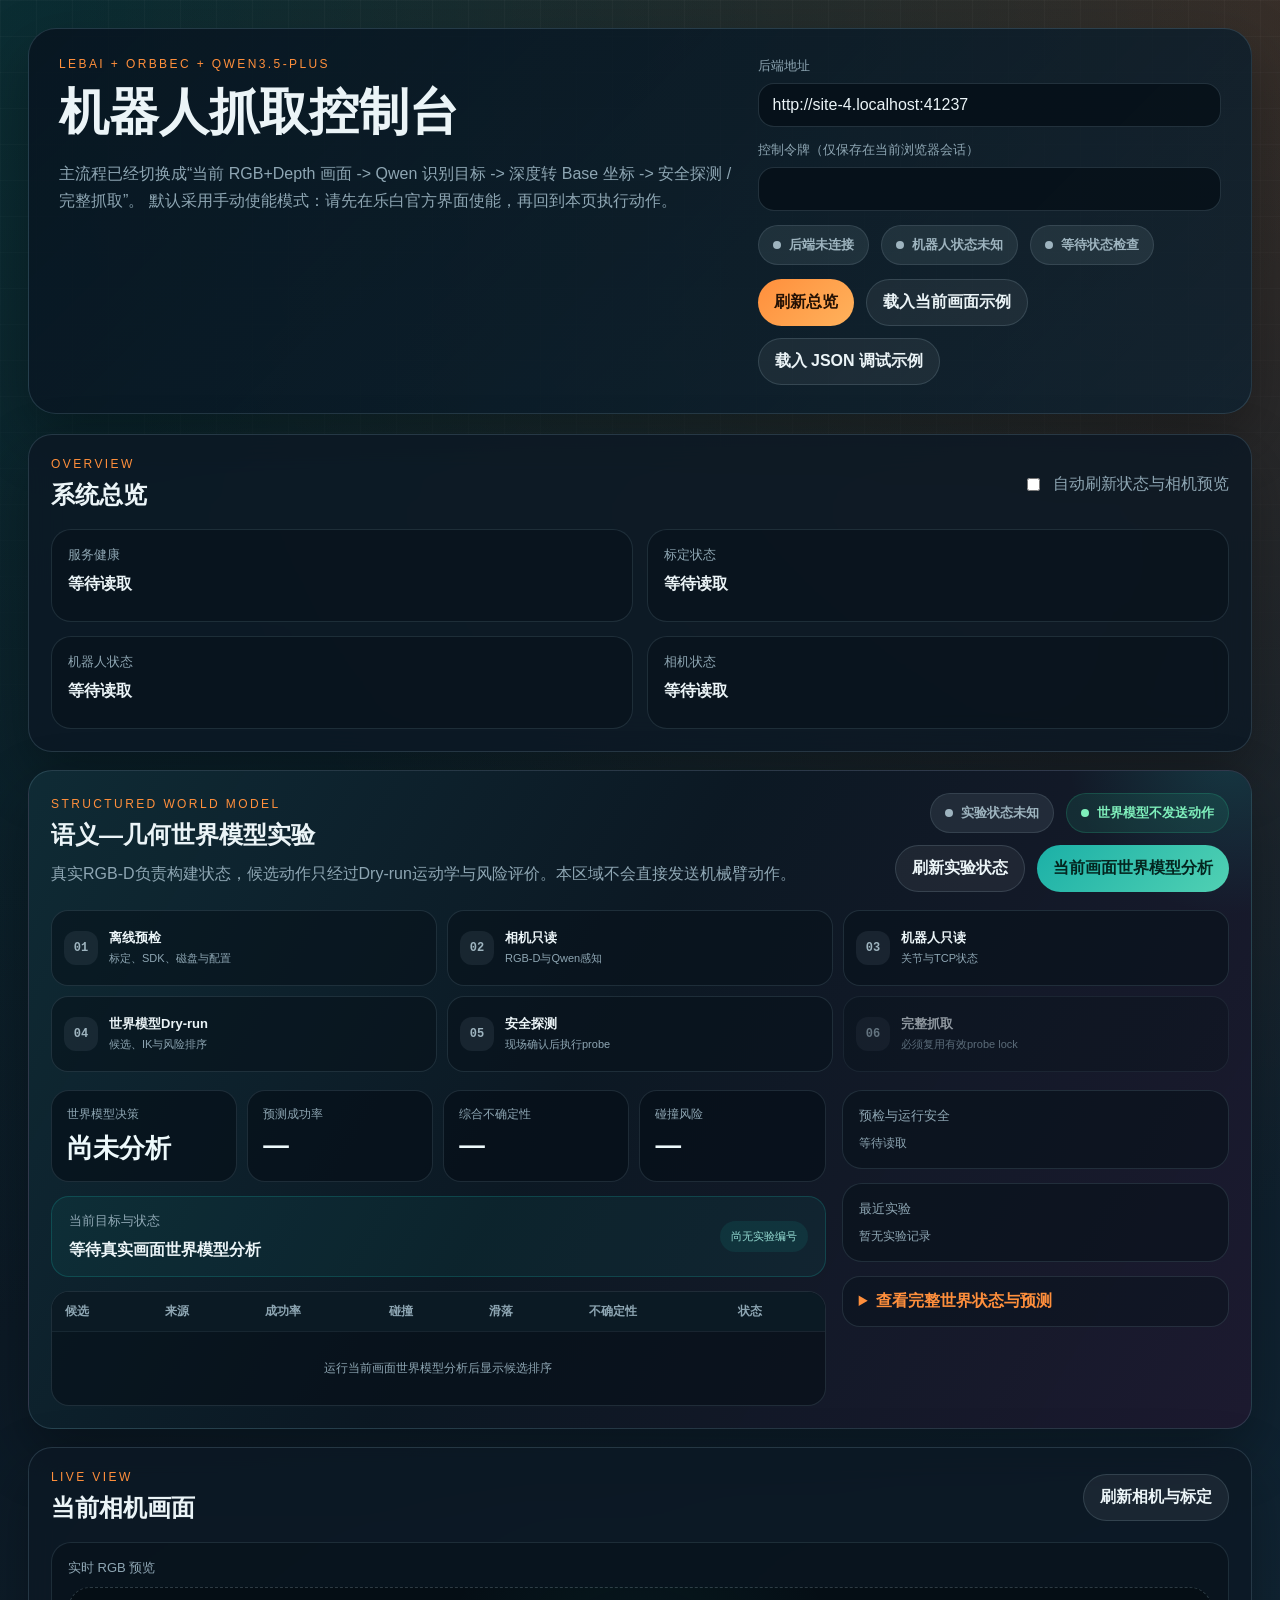
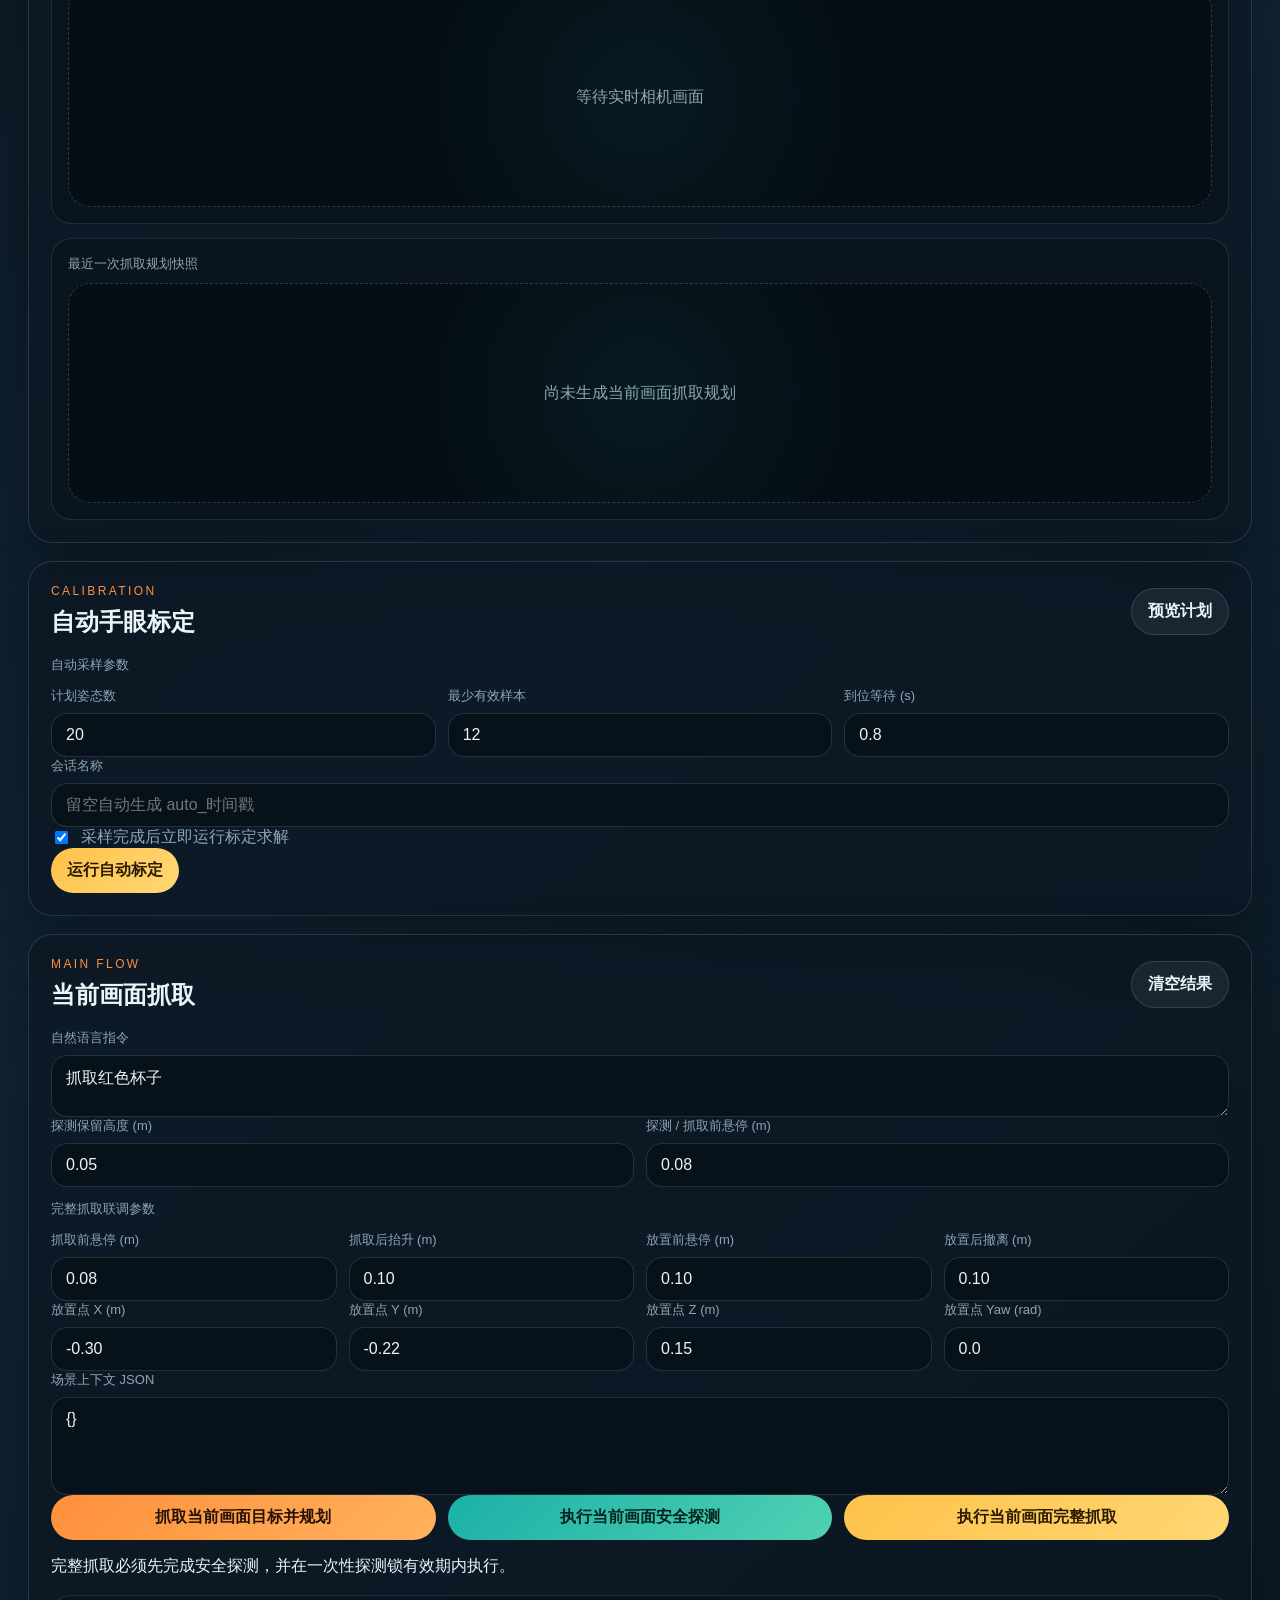
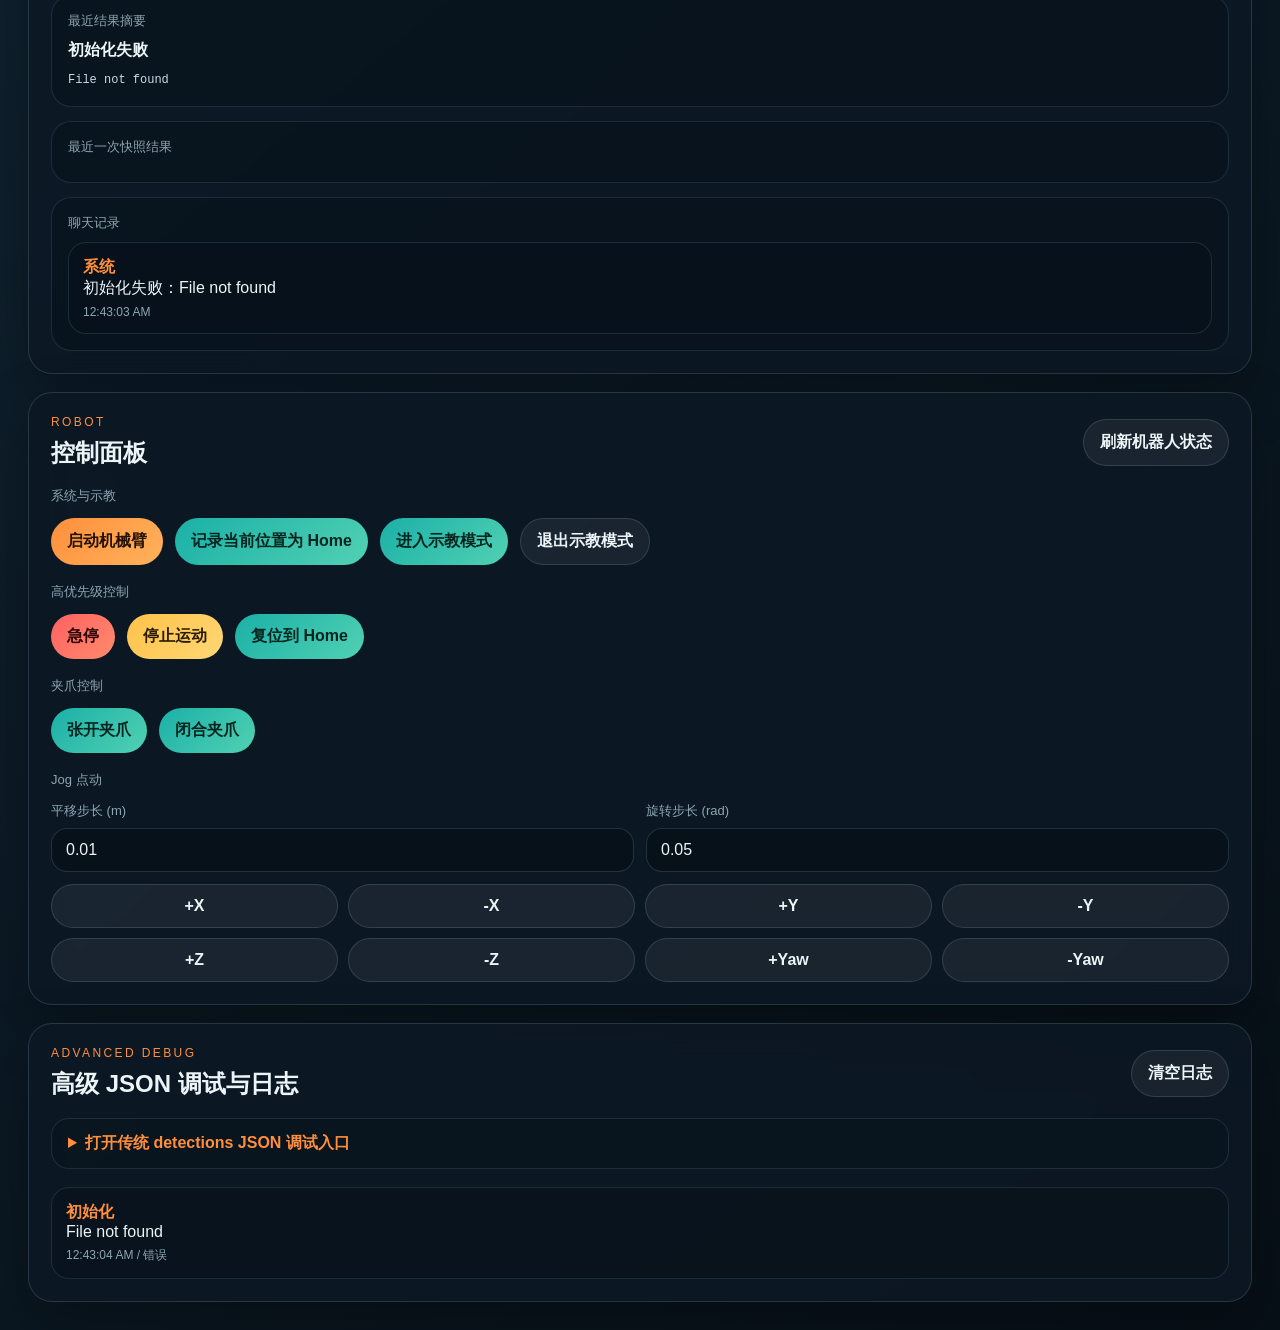
==== robot_system/web/static/index.html @ cd66083d "Publish sanitized robotic grasping system" ====
<!doctype html>
<html lang="zh-CN">
  <head>
    <meta charset="UTF-8" />
    <meta name="viewport" content="width=device-width, initial-scale=1.0" />
    <title>Lebai Robot Console</title>
    <link rel="stylesheet" href="./styles.css" />
  </head>
  <body>
    <div class="page-shell">
      <header class="hero">
        <div>
          <p class="eyebrow">Lebai + Orbbec + Qwen3.5-Plus</p>
          <h1>机器人抓取控制台</h1>
          <p class="hero-copy">
            主流程已经切换成“当前 RGB+Depth 画面 -> Qwen 识别目标 -> 深度转 Base 坐标 -> 安全探测 / 完整抓取”。
            默认采用手动使能模式：请先在乐白官方界面使能，再回到本页执行动作。
          </p>
        </div>
        <div class="hero-actions">
          <label class="field compact">
            <span>后端地址</span>
            <input id="apiBaseInput" type="text" />
          </label>
          <label class="field compact">
            <span>控制令牌（仅保存在当前浏览器会话）</span>
            <input id="controlTokenInput" type="password" autocomplete="off" />
          </label>
          <div class="pill-row">
            <span id="backendStatusPill" class="status-pill neutral">后端未连接</span>
            <span id="robotStatusPill" class="status-pill neutral">机器人状态未知</span>
            <span id="robotSafetyPill" class="status-pill neutral">等待状态检查</span>
          </div>
          <div class="hero-buttons">
            <button id="refreshOverviewButton" class="button button-primary">刷新总览</button>
            <button id="loadCameraExampleButton" class="button button-ghost">载入当前画面示例</button>
            <button id="loadExampleButton" class="button button-ghost">载入 JSON 调试示例</button>
          </div>
        </div>
      </header>

      <main class="dashboard-grid">
        <section class="panel panel-wide">
          <div class="panel-head">
            <div>
              <p class="panel-kicker">Overview</p>
              <h2>系统总览</h2>
            </div>
            <label class="checkbox-row">
              <input id="autoRefreshToggle" type="checkbox" />
              <span>自动刷新状态与相机预览</span>
            </label>
          </div>
          <div class="overview-grid">
            <article class="status-card">
              <p class="status-label">服务健康</p>
              <strong id="healthSummary">等待读取</strong>
              <pre id="healthDetail" class="mini-pre"></pre>
            </article>
            <article class="status-card">
              <p class="status-label">标定状态</p>
              <strong id="calibrationSummary">等待读取</strong>
              <pre id="calibrationDetail" class="mini-pre"></pre>
            </article>
            <article class="status-card">
              <p class="status-label">机器人状态</p>
              <strong id="robotSummary">等待读取</strong>
              <pre id="robotDetail" class="mini-pre"></pre>
            </article>
            <article class="status-card">
              <p class="status-label">相机状态</p>
              <strong id="cameraSummary">等待读取</strong>
              <pre id="cameraDetail" class="mini-pre"></pre>
            </article>
          </div>
        </section>

        <section class="panel panel-wide world-model-panel">
          <div class="panel-head world-model-head">
            <div>
              <p class="panel-kicker">Structured World Model</p>
              <h2>语义—几何世界模型实验</h2>
              <p class="section-copy">真实RGB-D负责构建状态，候选动作只经过Dry-run运动学与风险评价。本区域不会直接发送机械臂动作。</p>
            </div>
            <div class="world-model-actions">
              <div class="pill-row">
                <span id="worldModelStatusPill" class="status-pill neutral">实验状态未知</span>
                <span id="worldModelMotionPill" class="status-pill success">世界模型不发送动作</span>
              </div>
              <div class="hero-buttons">
                <button id="refreshWorldModelButton" class="button button-ghost">刷新实验状态</button>
                <button id="runWorldModelPlanButton" class="button button-secondary">当前画面世界模型分析</button>
              </div>
            </div>
          </div>

          <div class="gate-grid" aria-label="真机分级门禁">
            <article id="wmGateOffline" class="gate-card pending">
              <span class="gate-index">01</span>
              <div><strong>离线预检</strong><p>标定、SDK、磁盘与配置</p></div>
            </article>
            <article id="wmGateCamera" class="gate-card pending">
              <span class="gate-index">02</span>
              <div><strong>相机只读</strong><p>RGB-D与Qwen感知</p></div>
            </article>
            <article id="wmGateRobot" class="gate-card pending">
              <span class="gate-index">03</span>
              <div><strong>机器人只读</strong><p>关节与TCP状态</p></div>
            </article>
            <article id="wmGateDryRun" class="gate-card pending">
              <span class="gate-index">04</span>
              <div><strong>世界模型Dry-run</strong><p>候选、IK与风险排序</p></div>
            </article>
            <article id="wmGateProbe" class="gate-card pending">
              <span class="gate-index">05</span>
              <div><strong>安全探测</strong><p>现场确认后执行probe</p></div>
            </article>
            <article id="wmGatePick" class="gate-card locked">
              <span class="gate-index">06</span>
              <div><strong>完整抓取</strong><p>必须复用有效probe lock</p></div>
            </article>
          </div>

          <div class="world-model-layout">
            <div class="world-model-primary">
              <div class="metric-grid">
                <article class="metric-card">
                  <span>世界模型决策</span>
                  <strong id="wmDecisionMetric">尚未分析</strong>
                </article>
                <article class="metric-card">
                  <span>预测成功率</span>
                  <strong id="wmSuccessMetric">—</strong>
                </article>
                <article class="metric-card">
                  <span>综合不确定性</span>
                  <strong id="wmUncertaintyMetric">—</strong>
                </article>
                <article class="metric-card">
                  <span>碰撞风险</span>
                  <strong id="wmCollisionMetric">—</strong>
                </article>
              </div>

              <article class="world-object-card">
                <div>
                  <p class="status-label">当前目标与状态</p>
                  <strong id="wmTargetSummary">等待真实画面世界模型分析</strong>
                </div>
                <span id="wmTrialBadge" class="trial-badge">尚无实验编号</span>
              </article>

              <div class="candidate-table-wrap">
                <table class="candidate-table">
                  <thead>
                    <tr>
                      <th>候选</th>
                      <th>来源</th>
                      <th>成功率</th>
                      <th>碰撞</th>
                      <th>滑落</th>
                      <th>不确定性</th>
                      <th>状态</th>
                    </tr>
                  </thead>
                  <tbody id="wmCandidateTableBody">
                    <tr><td colspan="7" class="empty-cell">运行当前画面世界模型分析后显示候选排序</td></tr>
                  </tbody>
                </table>
              </div>
            </div>

            <aside class="world-model-side">
              <article class="result-card">
                <p class="status-label">预检与运行安全</p>
                <div id="wmPreflightChecks" class="check-list"><span class="muted-text">等待读取</span></div>
              </article>
              <article class="result-card">
                <p class="status-label">最近实验</p>
                <div id="wmRecentTrials" class="trial-list"><span class="muted-text">暂无实验记录</span></div>
              </article>
              <details class="debug-details world-model-details">
                <summary>查看完整世界状态与预测</summary>
                <pre id="wmDetail" class="result-pre"></pre>
              </details>
            </aside>
          </div>
        </section>

        <section class="panel panel-camera">
          <div class="panel-head">
            <div>
              <p class="panel-kicker">Live View</p>
              <h2>当前相机画面</h2>
            </div>
            <button id="refreshCalibrationButton" class="button button-ghost">刷新相机与标定</button>
          </div>
          <div class="camera-stack">
            <article class="camera-card">
              <p class="status-label">实时 RGB 预览</p>
              <div class="camera-frame">
                <img id="cameraImage" alt="实时相机预览" />
                <span id="cameraPlaceholderText">等待实时相机画面</span>
              </div>
            </article>
            <article class="camera-card">
              <p class="status-label">最近一次抓取规划快照</p>
              <div class="camera-frame">
                <img id="planImage" alt="最近一次抓取规划快照" />
                <span id="planPlaceholderText">尚未生成当前画面抓取规划</span>
              </div>
            </article>
          </div>
        </section>

        <section class="panel">
          <div class="panel-head">
            <div>
              <p class="panel-kicker">Calibration</p>
              <h2>自动手眼标定</h2>
            </div>
            <button id="autoCalibrationPlanButton" class="button button-ghost">预览计划</button>
          </div>

          <div class="control-group">
            <p class="control-title">自动采样参数</p>
            <div class="field-row">
              <label class="field compact">
                <span>计划姿态数</span>
                <input id="autoCalibSampleCountInput" type="number" step="1" value="20" />
              </label>
              <label class="field compact">
                <span>最少有效样本</span>
                <input id="autoCalibMinSuccessInput" type="number" step="1" value="12" />
              </label>
              <label class="field compact">
                <span>到位等待 (s)</span>
                <input id="autoCalibSettleInput" type="number" step="0.1" value="0.8" />
              </label>
            </div>
            <label class="field">
              <span>会话名称</span>
              <input id="autoCalibSessionInput" type="text" placeholder="留空自动生成 auto_时间戳" />
            </label>
            <label class="checkbox-row">
              <input id="autoCalibRunCalibrationToggle" type="checkbox" checked />
              <span>采样完成后立即运行标定求解</span>
            </label>
          </div>

          <div class="button-grid">
            <button id="autoCalibrationRunButton" class="button button-warning" data-requires-motion="true">运行自动标定</button>
          </div>
        </section>

        <section class="panel panel-main">
          <div class="panel-head">
            <div>
              <p class="panel-kicker">Main Flow</p>
              <h2>当前画面抓取</h2>
            </div>
            <button id="clearResultButton" class="button button-ghost">清空结果</button>
          </div>

          <label class="field">
            <span>自然语言指令</span>
            <textarea id="commandInput" rows="2">抓取红色杯子</textarea>
          </label>

          <div class="field-row">
            <label class="field compact">
              <span>探测保留高度 (m)</span>
              <input id="probeClearanceInput" type="number" step="0.005" value="0.05" />
            </label>
            <label class="field compact">
              <span>探测 / 抓取前悬停 (m)</span>
              <input id="probeHoverOffsetInput" type="number" step="0.005" value="0.08" />
            </label>
          </div>

          <div class="control-group">
            <p class="control-title">完整抓取联调参数</p>
            <div class="field-row">
              <label class="field compact">
                <span>抓取前悬停 (m)</span>
                <input id="pickPreOffsetInput" type="number" step="0.005" value="0.08" />
              </label>
              <label class="field compact">
                <span>抓取后抬升 (m)</span>
                <input id="pickPostOffsetInput" type="number" step="0.005" value="0.10" />
              </label>
              <label class="field compact">
                <span>放置前悬停 (m)</span>
                <input id="placePreOffsetInput" type="number" step="0.005" value="0.10" />
              </label>
              <label class="field compact">
                <span>放置后撤离 (m)</span>
                <input id="placePostOffsetInput" type="number" step="0.005" value="0.10" />
              </label>
            </div>
            <div class="field-row">
              <label class="field compact">
                <span>放置点 X (m)</span>
                <input id="dropXInput" type="number" step="0.001" value="-0.30" />
              </label>
              <label class="field compact">
                <span>放置点 Y (m)</span>
                <input id="dropYInput" type="number" step="0.001" value="-0.22" />
              </label>
              <label class="field compact">
                <span>放置点 Z (m)</span>
                <input id="dropZInput" type="number" step="0.001" value="0.15" />
              </label>
              <label class="field compact">
                <span>放置点 Yaw (rad)</span>
                <input id="dropYawInput" type="number" step="0.01" value="0.0" />
              </label>
            </div>
          </div>

          <label class="field">
            <span>场景上下文 JSON</span>
            <textarea id="sceneContextInput" rows="4">{}</textarea>
          </label>

          <div class="button-grid triple">
            <button id="planFromCameraButton" class="button button-primary">抓取当前画面目标并规划</button>
            <button id="probeFromCameraButton" class="button button-secondary">执行当前画面安全探测</button>
            <button id="pickFromCameraButton" class="button button-warning">执行当前画面完整抓取</button>
          </div>
          <p class="hint">完整抓取必须先完成安全探测，并在一次性探测锁有效期内执行。</p>

          <div class="result-stack">
            <article class="result-card">
              <p class="status-label">最近结果摘要</p>
              <strong id="resultSummary">尚未执行动作</strong>
              <pre id="resultDetail" class="result-pre"></pre>
            </article>
            <article class="result-card">
              <p class="status-label">最近一次快照结果</p>
              <pre id="snapshotDetail" class="result-pre"></pre>
            </article>
            <article class="result-card">
              <p class="status-label">聊天记录</p>
              <div id="chatFeed" class="chat-feed"></div>
            </article>
          </div>
        </section>

        <section class="panel">
          <div class="panel-head">
            <div>
              <p class="panel-kicker">Robot</p>
              <h2>控制面板</h2>
            </div>
            <button id="refreshRobotButton" class="button button-ghost">刷新机器人状态</button>
          </div>

          <div class="control-group">
            <p class="control-title">系统与示教</p>
            <div class="button-grid">
              <button id="startRobotButton" class="button button-primary">启动机械臂</button>
              <button id="recordHomeButton" class="button button-secondary">记录当前位置为 Home</button>
              <button id="enterTeachModeButton" class="button button-secondary" data-requires-motion="true">进入示教模式</button>
              <button id="exitTeachModeButton" class="button button-ghost">退出示教模式</button>
            </div>
          </div>

          <div class="control-group">
            <p class="control-title">高优先级控制</p>
            <div class="button-grid">
              <button id="emergencyStopButton" class="button button-danger">急停</button>
              <button id="stopMotionButton" class="button button-warning">停止运动</button>
              <button id="resetRobotButton" class="button button-secondary" data-requires-motion="true">复位到 Home</button>
            </div>
          </div>

          <div class="control-group">
            <p class="control-title">夹爪控制</p>
            <div class="button-grid">
              <button id="openGripperButton" class="button button-secondary" data-requires-motion="true">张开夹爪</button>
              <button id="closeGripperButton" class="button button-secondary" data-requires-motion="true">闭合夹爪</button>
            </div>
          </div>

          <div class="control-group">
            <p class="control-title">Jog 点动</p>
            <div class="field-row">
              <label class="field compact">
                <span>平移步长 (m)</span>
                <input id="linearStepInput" type="number" step="0.001" value="0.01" />
              </label>
              <label class="field compact">
                <span>旋转步长 (rad)</span>
                <input id="rotateStepInput" type="number" step="0.01" value="0.05" />
              </label>
            </div>
            <div class="jog-grid">
              <button class="button button-ghost" data-jog="x+" data-kind="linear" data-requires-motion="true">+X</button>
              <button class="button button-ghost" data-jog="x-" data-kind="linear" data-requires-motion="true">-X</button>
              <button class="button button-ghost" data-jog="y+" data-kind="linear" data-requires-motion="true">+Y</button>
              <button class="button button-ghost" data-jog="y-" data-kind="linear" data-requires-motion="true">-Y</button>
              <button class="button button-ghost" data-jog="z+" data-kind="linear" data-requires-motion="true">+Z</button>
              <button class="button button-ghost" data-jog="z-" data-kind="linear" data-requires-motion="true">-Z</button>
              <button class="button button-ghost" data-jog="rz+" data-kind="rotate" data-requires-motion="true">+Yaw</button>
              <button class="button button-ghost" data-jog="rz-" data-kind="rotate" data-requires-motion="true">-Yaw</button>
            </div>
          </div>
        </section>

        <section class="panel panel-log">
          <div class="panel-head">
            <div>
              <p class="panel-kicker">Advanced Debug</p>
              <h2>高级 JSON 调试与日志</h2>
            </div>
            <button id="clearLogButton" class="button button-ghost">清空日志</button>
          </div>

          <details class="debug-details">
            <summary>打开传统 detections JSON 调试入口</summary>
            <div class="debug-stack">
              <label class="field">
                <span>检测结果 JSON</span>
                <textarea id="detectionsInput" rows="10"></textarea>
              </label>
              <div class="button-grid triple">
                <button id="planPickButton" class="button button-ghost">用 JSON 生成决策</button>
                <button id="probeButton" class="button button-ghost">用 JSON 执行探测</button>
                <button id="pickButton" class="button button-ghost">用 JSON 执行抓取</button>
              </div>
            </div>
          </details>

          <div id="eventLog" class="log-feed"></div>
        </section>
      </main>
    </div>

    <script src="./app.js?v=20260715" type="module"></script>
  </body>
</html>
---- robot_system/web/static/styles.css ----
:root {
  --bg: #0b1720;
  --bg-soft: rgba(10, 20, 30, 0.72);
  --panel: rgba(12, 25, 36, 0.84);
  --panel-border: rgba(138, 180, 201, 0.2);
  --ink: #ebf4f7;
  --muted: #8ea6b3;
  --accent: #ff8f3c;
  --accent-2: #18b1a7;
  --danger: #ff5d5d;
  --warning: #ffc24a;
  --success: #28c792;
  --shadow: 0 24px 60px rgba(0, 0, 0, 0.32);
}

* {
  box-sizing: border-box;
}

body {
  margin: 0;
  min-height: 100vh;
  color: var(--ink);
  font-family: "Bahnschrift", "Noto Sans SC", "Microsoft YaHei UI", sans-serif;
  background:
    radial-gradient(circle at top left, rgba(24, 177, 167, 0.18), transparent 28%),
    radial-gradient(circle at top right, rgba(255, 143, 60, 0.18), transparent 26%),
    linear-gradient(140deg, #081019 0%, #102433 48%, #071017 100%);
}

body::before {
  content: "";
  position: fixed;
  inset: 0;
  pointer-events: none;
  background-image:
    linear-gradient(rgba(255, 255, 255, 0.03) 1px, transparent 1px),
    linear-gradient(90deg, rgba(255, 255, 255, 0.03) 1px, transparent 1px);
  background-size: 36px 36px;
  mask-image: linear-gradient(to bottom, rgba(0, 0, 0, 0.85), transparent);
}

.page-shell {
  position: relative;
  padding: 28px;
}

.hero {
  display: flex;
  justify-content: space-between;
  gap: 20px;
  padding: 28px 30px;
  border: 1px solid var(--panel-border);
  border-radius: 28px;
  background: linear-gradient(135deg, rgba(8, 22, 33, 0.95), rgba(13, 33, 48, 0.76));
  box-shadow: var(--shadow);
}

.eyebrow,
.panel-kicker {
  margin: 0 0 8px;
  letter-spacing: 0.2em;
  text-transform: uppercase;
  color: var(--accent);
  font-size: 12px;
}

.hero h1,
.panel h2 {
  margin: 0;
  font-weight: 700;
}

.hero h1 {
  font-size: clamp(32px, 4vw, 50px);
}

.hero-copy {
  max-width: 680px;
  margin: 14px 0 0;
  color: var(--muted);
  line-height: 1.7;
}

.hero-actions {
  display: flex;
  min-width: 320px;
  flex-direction: column;
  gap: 14px;
}

.pill-row,
.hero-buttons,
.field-row,
.button-grid {
  display: flex;
  gap: 12px;
  flex-wrap: wrap;
}

.dashboard-grid {
  display: grid;
  grid-template-columns: repeat(12, minmax(0, 1fr));
  gap: 18px;
  margin-top: 20px;
}

.panel {
  grid-column: span 4;
  padding: 22px;
  border: 1px solid var(--panel-border);
  border-radius: 24px;
  background: var(--panel);
  box-shadow: var(--shadow);
  backdrop-filter: blur(18px);
}

.panel-wide {
  grid-column: span 12;
}

.panel-tall {
  grid-column: span 5;
}

.panel-main {
  grid-column: span 5;
}

.panel-camera {
  grid-column: span 4;
}

.panel-log {
  grid-column: span 3;
}

.panel-head {
  display: flex;
  justify-content: space-between;
  gap: 16px;
  align-items: center;
  margin-bottom: 18px;
}

.overview-grid {
  display: grid;
  grid-template-columns: repeat(4, minmax(0, 1fr));
  gap: 14px;
}

.status-card,
.result-card {
  padding: 16px;
  border-radius: 20px;
  background: rgba(7, 18, 27, 0.58);
  border: 1px solid rgba(160, 198, 218, 0.14);
}

.status-label {
  margin: 0 0 10px;
  color: var(--muted);
  font-size: 13px;
}

.mini-pre,
.result-pre,
.log-json {
  margin: 10px 0 0;
  max-height: 220px;
  overflow: auto;
  white-space: pre-wrap;
  word-break: break-word;
  color: #c9dbe4;
  font-family: "Cascadia Code", "JetBrains Mono", monospace;
  font-size: 12px;
  line-height: 1.6;
}

.field {
  display: flex;
  flex-direction: column;
  gap: 8px;
  flex: 1;
}

.field.compact {
  min-width: 140px;
}

.field span,
.control-title {
  color: var(--muted);
  font-size: 13px;
}

input,
textarea,
select {
  width: 100%;
  border: 1px solid rgba(163, 197, 214, 0.18);
  border-radius: 16px;
  background: rgba(7, 17, 26, 0.9);
  color: var(--ink);
  padding: 12px 14px;
  font: inherit;
}

textarea {
  resize: vertical;
}

.button {
  border: 0;
  border-radius: 999px;
  padding: 12px 16px;
  cursor: pointer;
  font: inherit;
  font-weight: 700;
  transition: transform 140ms ease, box-shadow 140ms ease, opacity 140ms ease;
}

.button:hover {
  transform: translateY(-1px);
}

.button:disabled {
  opacity: 0.55;
  cursor: not-allowed;
}

.button-primary {
  background: linear-gradient(135deg, #ff8f3c, #ffb25c);
  color: #251205;
}

.button-secondary {
  background: linear-gradient(135deg, #1bb0a7, #51d1b3);
  color: #04251f;
}

.button-warning {
  background: linear-gradient(135deg, #ffc24a, #ffd774);
  color: #2a1c00;
}

.button-danger {
  background: linear-gradient(135deg, #ff6161, #ff8b6d);
  color: #2b0303;
}

.button-ghost {
  background: rgba(255, 255, 255, 0.06);
  color: var(--ink);
  border: 1px solid rgba(182, 210, 224, 0.16);
}

.checkbox-row {
  display: inline-flex;
  align-items: center;
  gap: 10px;
  color: var(--muted);
}

.checkbox-row input {
  width: auto;
}

.control-group + .control-group {
  margin-top: 18px;
}

.jog-grid {
  display: grid;
  grid-template-columns: repeat(4, minmax(0, 1fr));
  gap: 10px;
  margin-top: 12px;
}

.triple .button {
  flex: 1;
}

.result-stack {
  display: flex;
  flex-direction: column;
  gap: 14px;
  margin-top: 18px;
}

.chat-feed,
.log-feed {
  display: flex;
  flex-direction: column;
  gap: 12px;
  max-height: 520px;
  overflow: auto;
}

.chat-item,
.log-item {
  padding: 14px;
  border-radius: 18px;
  background: rgba(7, 18, 27, 0.58);
  border: 1px solid rgba(160, 198, 218, 0.14);
}

.chat-role,
.log-title {
  font-weight: 700;
  color: var(--accent);
}

.log-meta {
  margin-top: 6px;
  color: var(--muted);
  font-size: 12px;
}

.camera-placeholder {
  display: flex;
  flex-direction: column;
  gap: 14px;
}

.camera-stack {
  display: flex;
  flex-direction: column;
  gap: 14px;
}

.camera-card {
  padding: 16px;
  border-radius: 20px;
  background: rgba(7, 18, 27, 0.58);
  border: 1px solid rgba(160, 198, 218, 0.14);
}

.camera-frame {
  min-height: 220px;
  display: grid;
  place-items: center;
  position: relative;
  overflow: hidden;
  border-radius: 22px;
  border: 1px dashed rgba(183, 215, 230, 0.22);
  background:
    radial-gradient(circle at center, rgba(27, 176, 167, 0.08), transparent 36%),
    rgba(6, 15, 22, 0.9);
  color: var(--muted);
}

.camera-frame img {
  width: 100%;
  height: 100%;
  max-height: 360px;
  object-fit: cover;
  display: none;
}

.camera-frame.has-image img {
  display: block;
}

.camera-frame.has-image span {
  display: none;
}

.camera-note {
  margin: 0;
  color: var(--muted);
  line-height: 1.7;
}

.debug-details {
  margin-bottom: 18px;
  border-radius: 18px;
  border: 1px solid rgba(160, 198, 218, 0.14);
  background: rgba(7, 18, 27, 0.45);
  padding: 14px 16px;
}

.debug-details summary {
  cursor: pointer;
  font-weight: 700;
  color: var(--accent);
}

.debug-stack {
  margin-top: 14px;
  display: flex;
  flex-direction: column;
  gap: 14px;
}

.status-pill {
  display: inline-flex;
  align-items: center;
  gap: 8px;
  border-radius: 999px;
  padding: 10px 14px;
  font-size: 13px;
  font-weight: 700;
  border: 1px solid transparent;
}

.status-pill::before {
  content: "";
  width: 8px;
  height: 8px;
  border-radius: 50%;
  background: currentColor;
}

.status-pill.success {
  color: #7ff0bc;
  background: rgba(40, 199, 146, 0.12);
  border-color: rgba(40, 199, 146, 0.2);
}

.status-pill.warning {
  color: #ffcf66;
  background: rgba(255, 194, 74, 0.12);
  border-color: rgba(255, 194, 74, 0.2);
}

.status-pill.error {
  color: #ff8a8a;
  background: rgba(255, 93, 93, 0.12);
  border-color: rgba(255, 93, 93, 0.2);
}

.status-pill.neutral {
  color: #9eb4bf;
  background: rgba(158, 180, 191, 0.12);
  border-color: rgba(158, 180, 191, 0.16);
}

.world-model-panel {
  position: relative;
  overflow: hidden;
  background:
    linear-gradient(120deg, rgba(15, 44, 55, 0.92), rgba(12, 25, 36, 0.9) 45%, rgba(31, 27, 48, 0.88)),
    var(--panel);
}

.world-model-panel::after {
  content: "";
  position: absolute;
  width: 340px;
  height: 340px;
  right: -150px;
  top: -190px;
  border-radius: 50%;
  background: radial-gradient(circle, rgba(24, 177, 167, 0.2), transparent 68%);
  pointer-events: none;
}

.world-model-head,
.world-model-layout,
.gate-grid {
  position: relative;
  z-index: 1;
}

.section-copy {
  max-width: 760px;
  margin: 10px 0 0;
  color: var(--muted);
  line-height: 1.65;
}

.world-model-actions {
  display: flex;
  flex-direction: column;
  align-items: flex-end;
  gap: 12px;
}

.gate-grid {
  display: grid;
  grid-template-columns: repeat(6, minmax(0, 1fr));
  gap: 10px;
  margin-bottom: 18px;
}

.gate-card {
  display: flex;
  align-items: center;
  gap: 11px;
  min-height: 76px;
  padding: 12px;
  border-radius: 17px;
  border: 1px solid rgba(160, 198, 218, 0.14);
  background: rgba(7, 18, 27, 0.58);
  transition: border-color 160ms ease, background 160ms ease, transform 160ms ease;
}

.gate-card strong {
  display: block;
  font-size: 13px;
}

.gate-card p {
  margin: 4px 0 0;
  color: var(--muted);
  font-size: 11px;
  line-height: 1.4;
}

.gate-index {
  display: grid;
  place-items: center;
  flex: 0 0 34px;
  width: 34px;
  height: 34px;
  border-radius: 12px;
  color: #9eb4bf;
  background: rgba(158, 180, 191, 0.1);
  font-family: "Cascadia Code", monospace;
  font-size: 12px;
  font-weight: 700;
}

.gate-card.pass {
  border-color: rgba(40, 199, 146, 0.36);
  background: rgba(40, 199, 146, 0.09);
}

.gate-card.pass .gate-index {
  color: #7ff0bc;
  background: rgba(40, 199, 146, 0.16);
}

.gate-card.warn {
  border-color: rgba(255, 194, 74, 0.34);
  background: rgba(255, 194, 74, 0.08);
}

.gate-card.warn .gate-index {
  color: #ffcf66;
  background: rgba(255, 194, 74, 0.14);
}

.gate-card.fail {
  border-color: rgba(255, 93, 93, 0.36);
  background: rgba(255, 93, 93, 0.08);
}

.gate-card.fail .gate-index {
  color: #ff8a8a;
  background: rgba(255, 93, 93, 0.14);
}

.gate-card.locked {
  opacity: 0.58;
}

.world-model-layout {
  display: grid;
  grid-template-columns: minmax(0, 2fr) minmax(280px, 1fr);
  gap: 16px;
}

.world-model-primary,
.world-model-side {
  display: flex;
  flex-direction: column;
  gap: 14px;
  min-width: 0;
}

.metric-grid {
  display: grid;
  grid-template-columns: repeat(4, minmax(0, 1fr));
  gap: 10px;
}

.metric-card {
  padding: 15px;
  border-radius: 18px;
  border: 1px solid rgba(160, 198, 218, 0.14);
  background: rgba(6, 15, 24, 0.66);
}

.metric-card span {
  display: block;
  color: var(--muted);
  font-size: 12px;
  margin-bottom: 8px;
}

.metric-card strong {
  font-size: clamp(18px, 2vw, 26px);
  color: #edf9fb;
}

.world-object-card {
  display: flex;
  align-items: center;
  justify-content: space-between;
  gap: 16px;
  padding: 15px 17px;
  border-radius: 18px;
  border: 1px solid rgba(24, 177, 167, 0.24);
  background: rgba(24, 177, 167, 0.07);
}

.trial-badge {
  flex: 0 0 auto;
  max-width: 320px;
  overflow: hidden;
  text-overflow: ellipsis;
  white-space: nowrap;
  padding: 8px 11px;
  border-radius: 999px;
  color: #96ddd4;
  background: rgba(24, 177, 167, 0.11);
  font-family: "Cascadia Code", monospace;
  font-size: 11px;
}

.candidate-table-wrap {
  width: 100%;
  max-width: 100%;
  overflow: auto;
  border-radius: 18px;
  border: 1px solid rgba(160, 198, 218, 0.14);
  background: rgba(6, 15, 24, 0.58);
}

.candidate-table {
  width: 100%;
  min-width: 760px;
  border-collapse: collapse;
  font-size: 12px;
}

.candidate-table th,
.candidate-table td {
  padding: 11px 13px;
  text-align: left;
  border-bottom: 1px solid rgba(160, 198, 218, 0.1);
}

.candidate-table th {
  position: sticky;
  top: 0;
  z-index: 1;
  color: var(--muted);
  background: #0b1a24;
  font-weight: 600;
}

.candidate-table tr:last-child td {
  border-bottom: 0;
}

.candidate-table tr.selected td {
  color: #dffdf7;
  background: rgba(40, 199, 146, 0.09);
}

.candidate-name {
  font-family: "Cascadia Code", monospace;
  color: #d0e5ed;
}

.candidate-status {
  display: inline-flex;
  padding: 5px 8px;
  border-radius: 999px;
  color: #9eb4bf;
  background: rgba(158, 180, 191, 0.11);
}

.candidate-status.selected {
  color: #7ff0bc;
  background: rgba(40, 199, 146, 0.14);
}

.empty-cell {
  padding: 28px !important;
  text-align: center !important;
  color: var(--muted);
}

.check-list,
.trial-list {
  display: flex;
  flex-direction: column;
  gap: 8px;
}

.check-item,
.trial-item {
  display: flex;
  align-items: flex-start;
  justify-content: space-between;
  gap: 10px;
  padding: 9px 10px;
  border-radius: 12px;
  background: rgba(255, 255, 255, 0.035);
  font-size: 12px;
}

.check-item span:last-child,
.trial-item span:last-child {
  color: var(--muted);
  text-align: right;
}

.check-item.pass strong {
  color: #7ff0bc;
}

.check-item.warn strong {
  color: #ffcf66;
}

.check-item.fail strong {
  color: #ff8a8a;
}

.muted-text {
  color: var(--muted);
  font-size: 12px;
}

.world-model-details {
  margin: 0;
}

@media (max-width: 1280px) {
  .panel,
  .panel-tall,
  .panel-main,
  .panel-camera,
  .panel-log {
    grid-column: span 12;
  }

  .overview-grid {
    grid-template-columns: repeat(2, minmax(0, 1fr));
  }

  .gate-grid {
    grid-template-columns: repeat(3, minmax(0, 1fr));
  }
}

@media (max-width: 860px) {
  .page-shell {
    padding: 16px;
  }

  .hero {
    flex-direction: column;
    padding: 22px;
  }

  .overview-grid,
  .jog-grid,
  .world-model-layout,
  .metric-grid,
  .gate-grid {
    grid-template-columns: 1fr;
  }

  .world-model-head,
  .world-object-card {
    align-items: flex-start;
    flex-direction: column;
  }

  .world-model-actions {
    align-items: flex-start;
  }
}
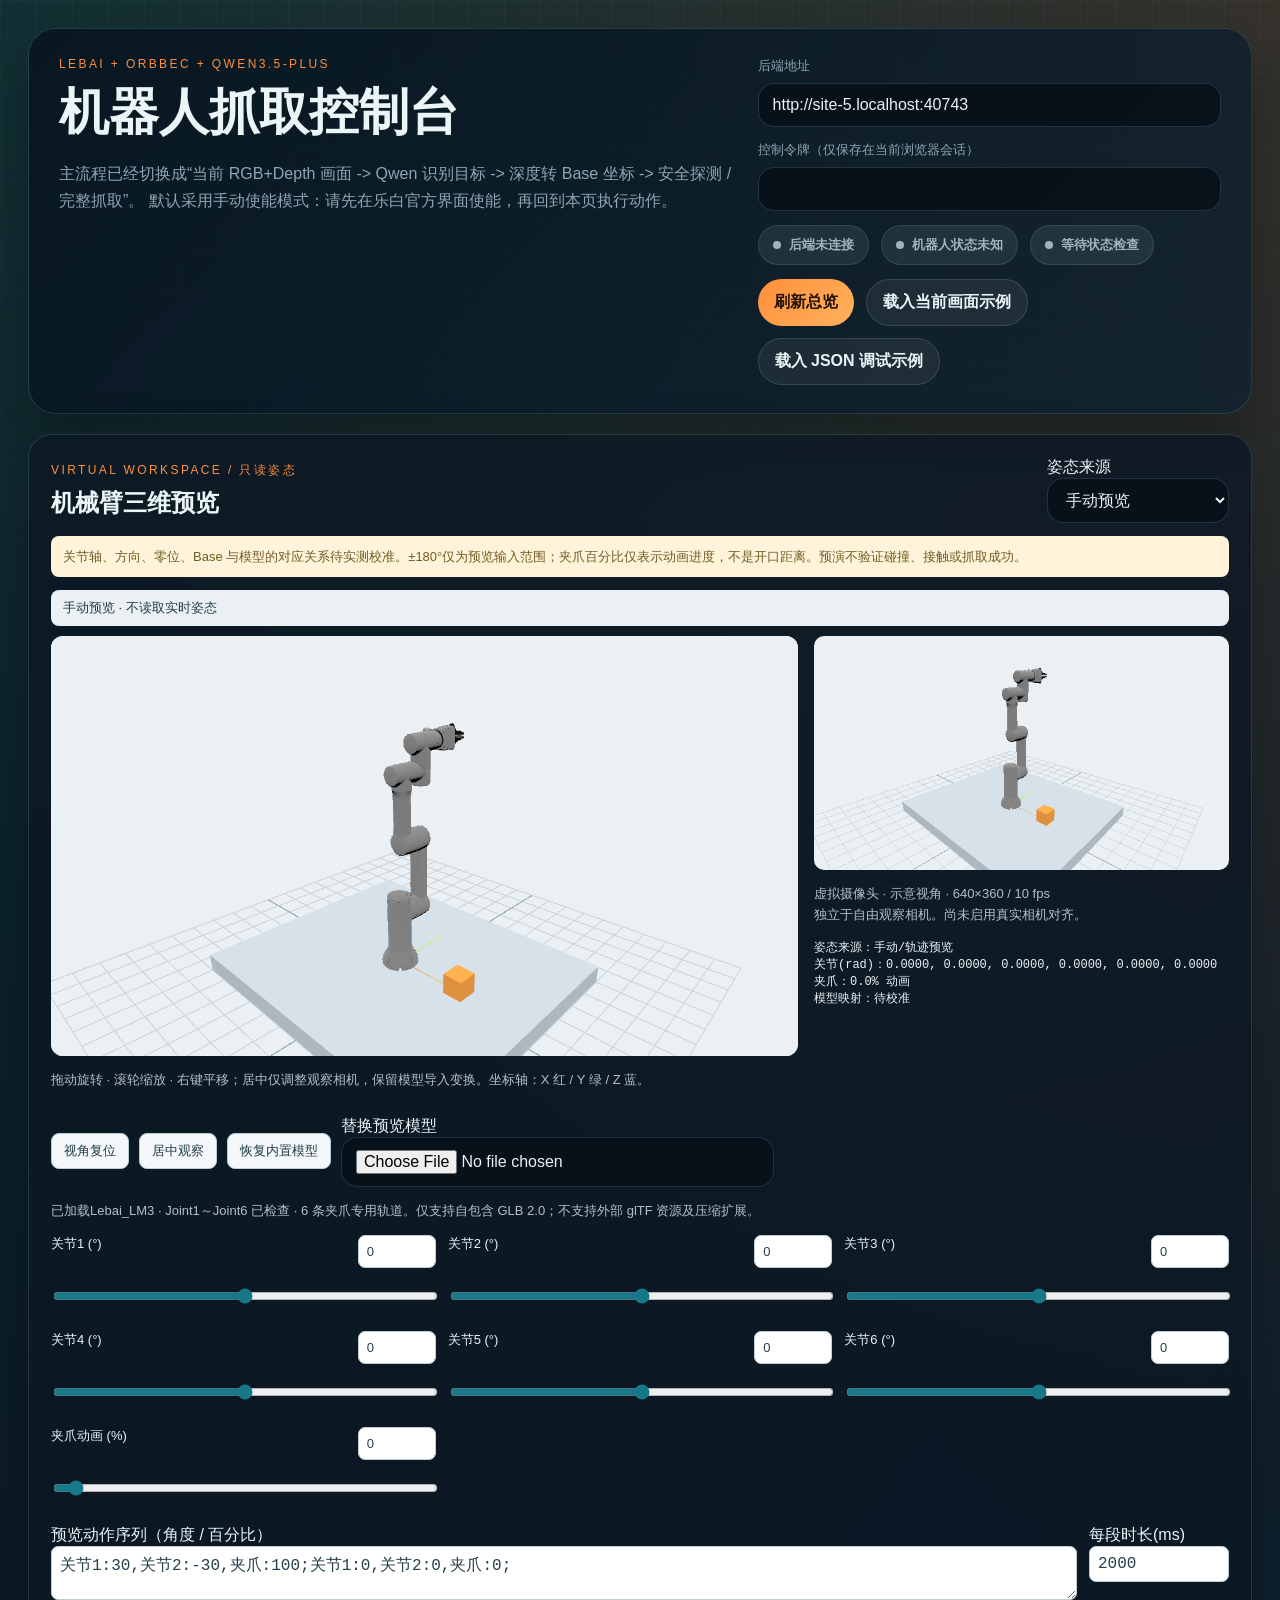
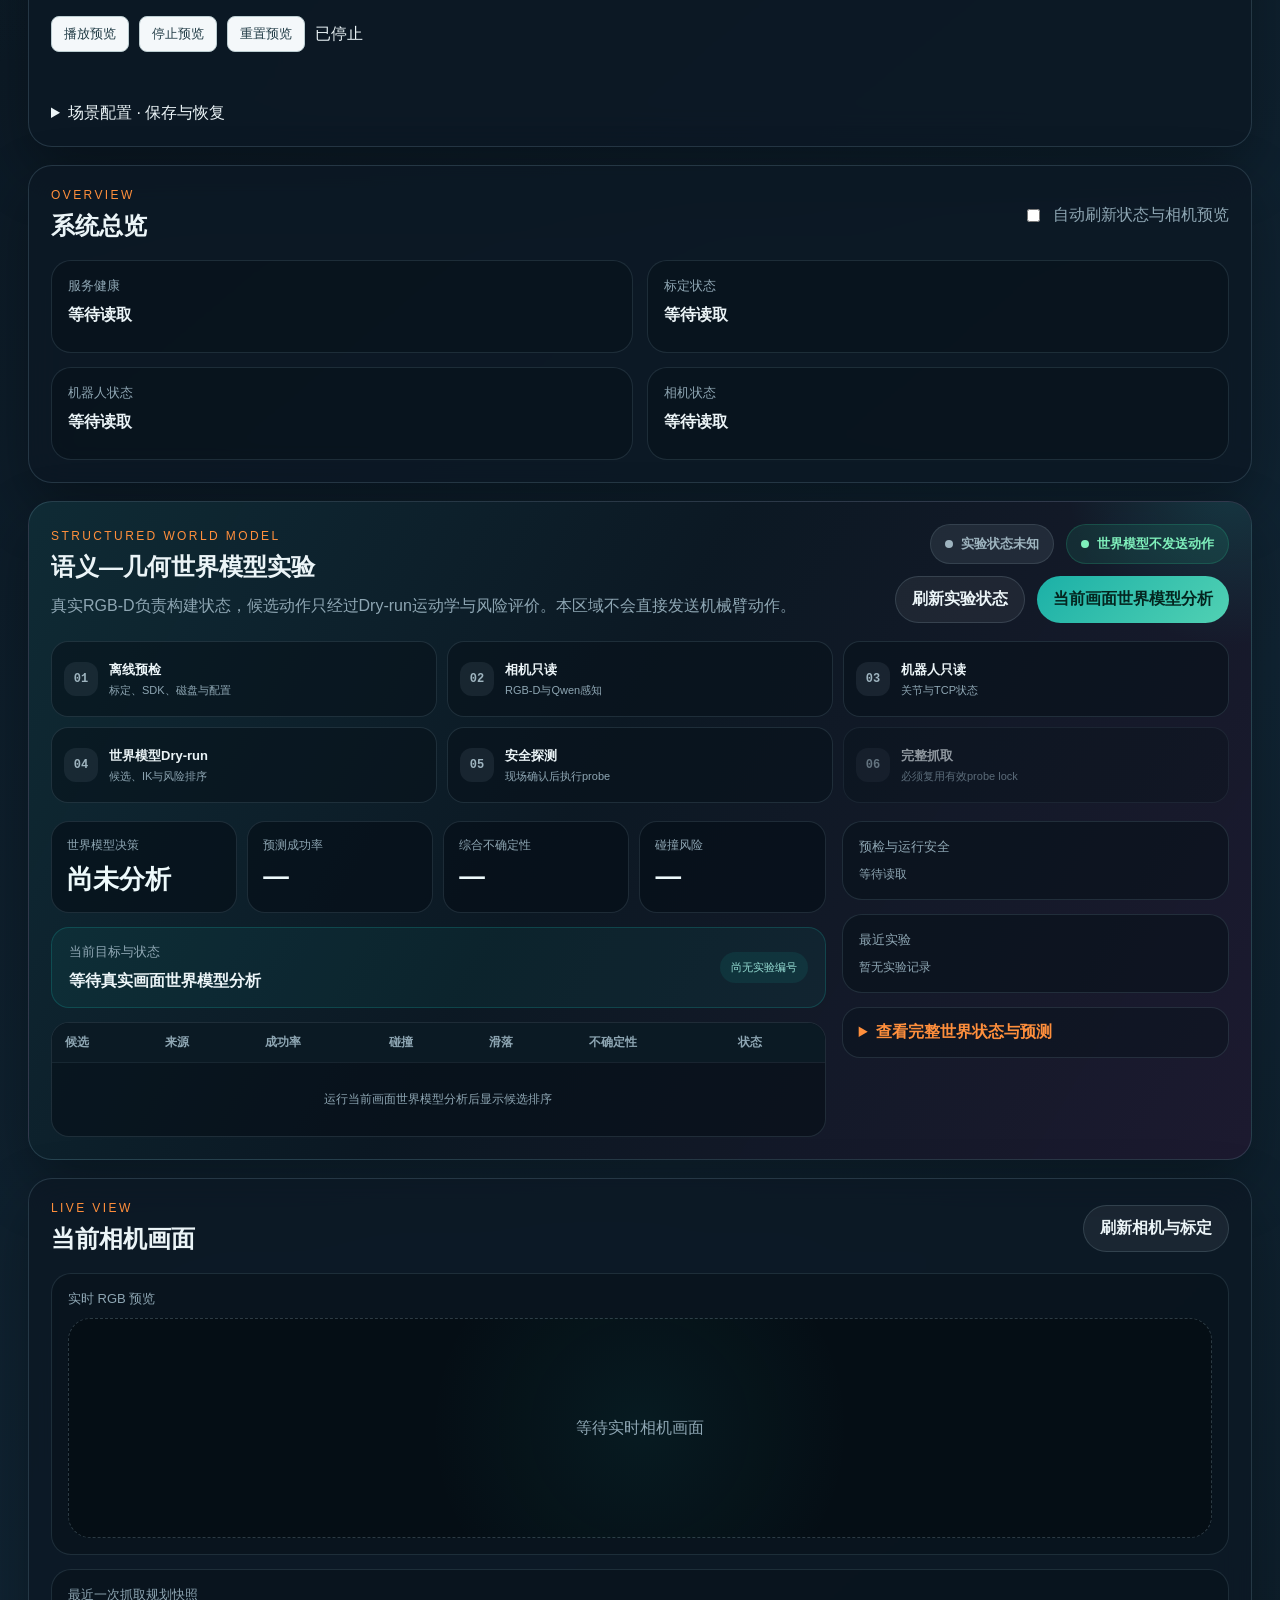
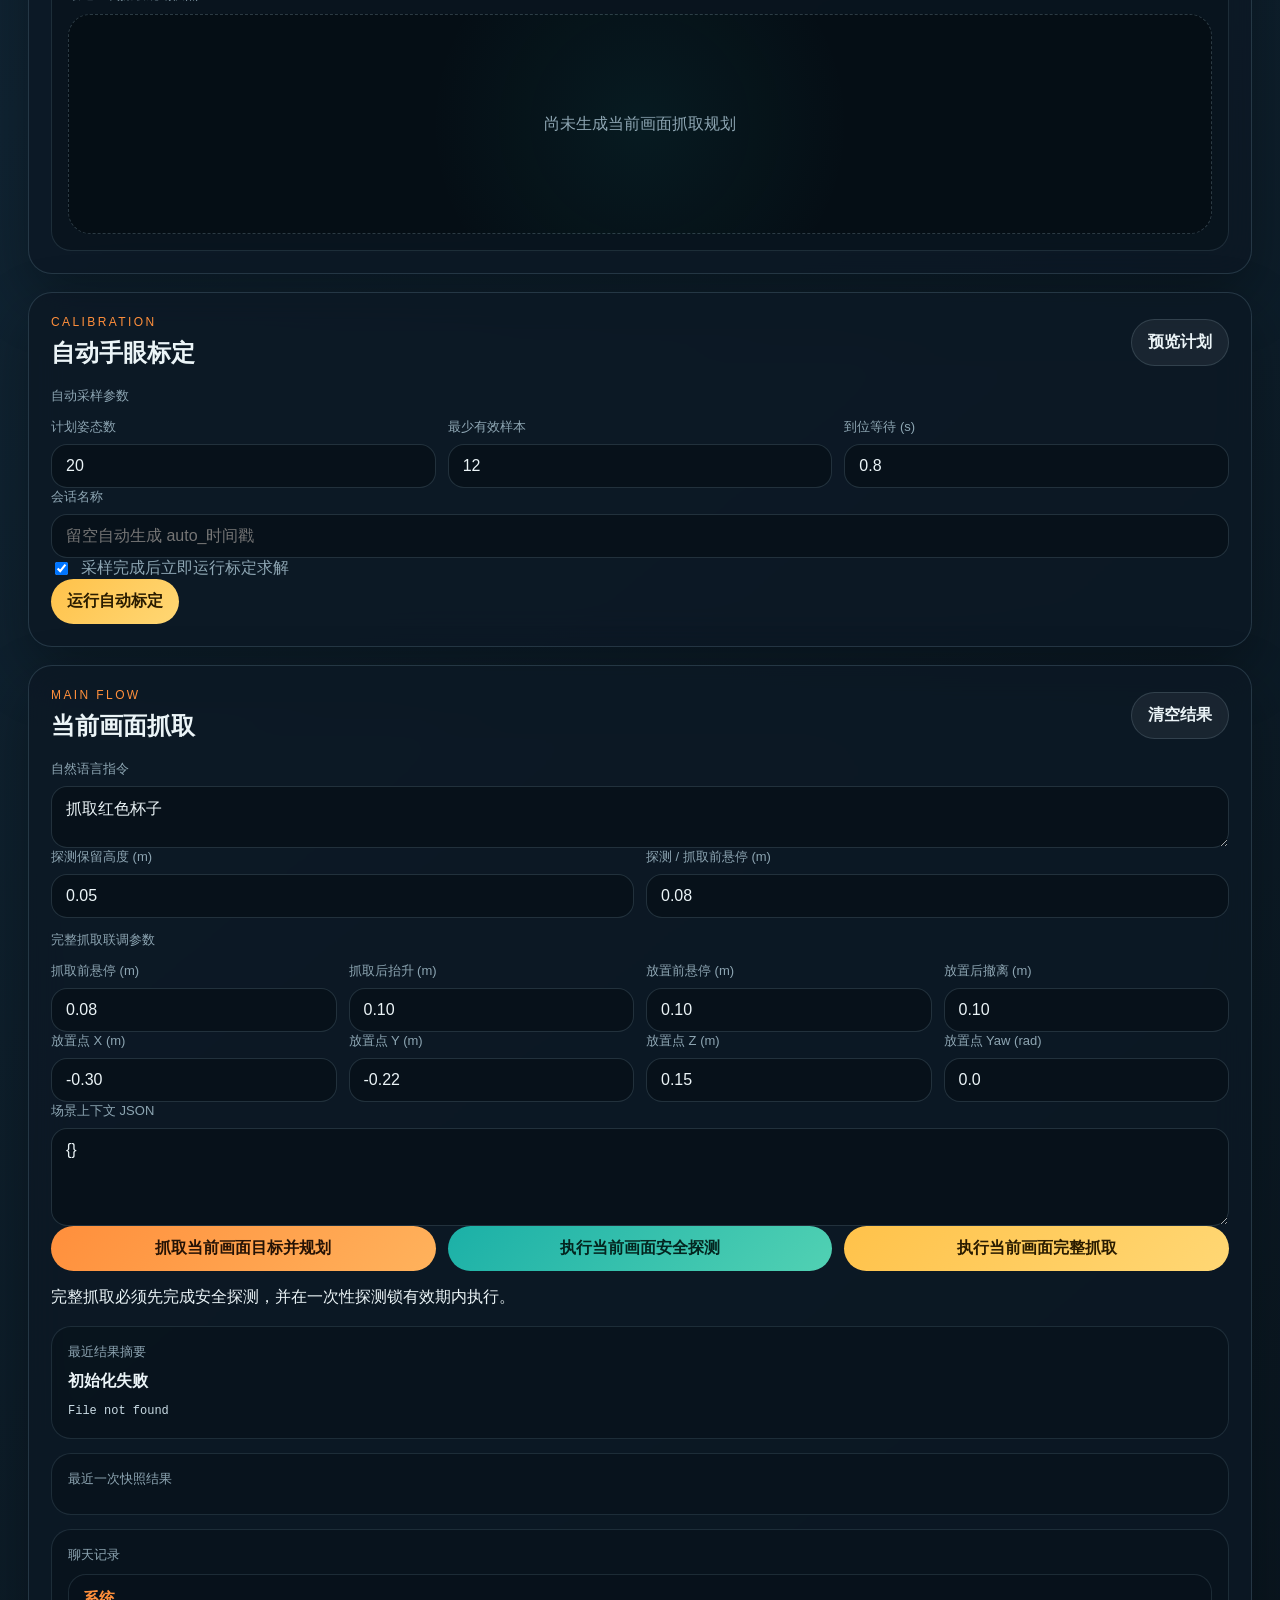
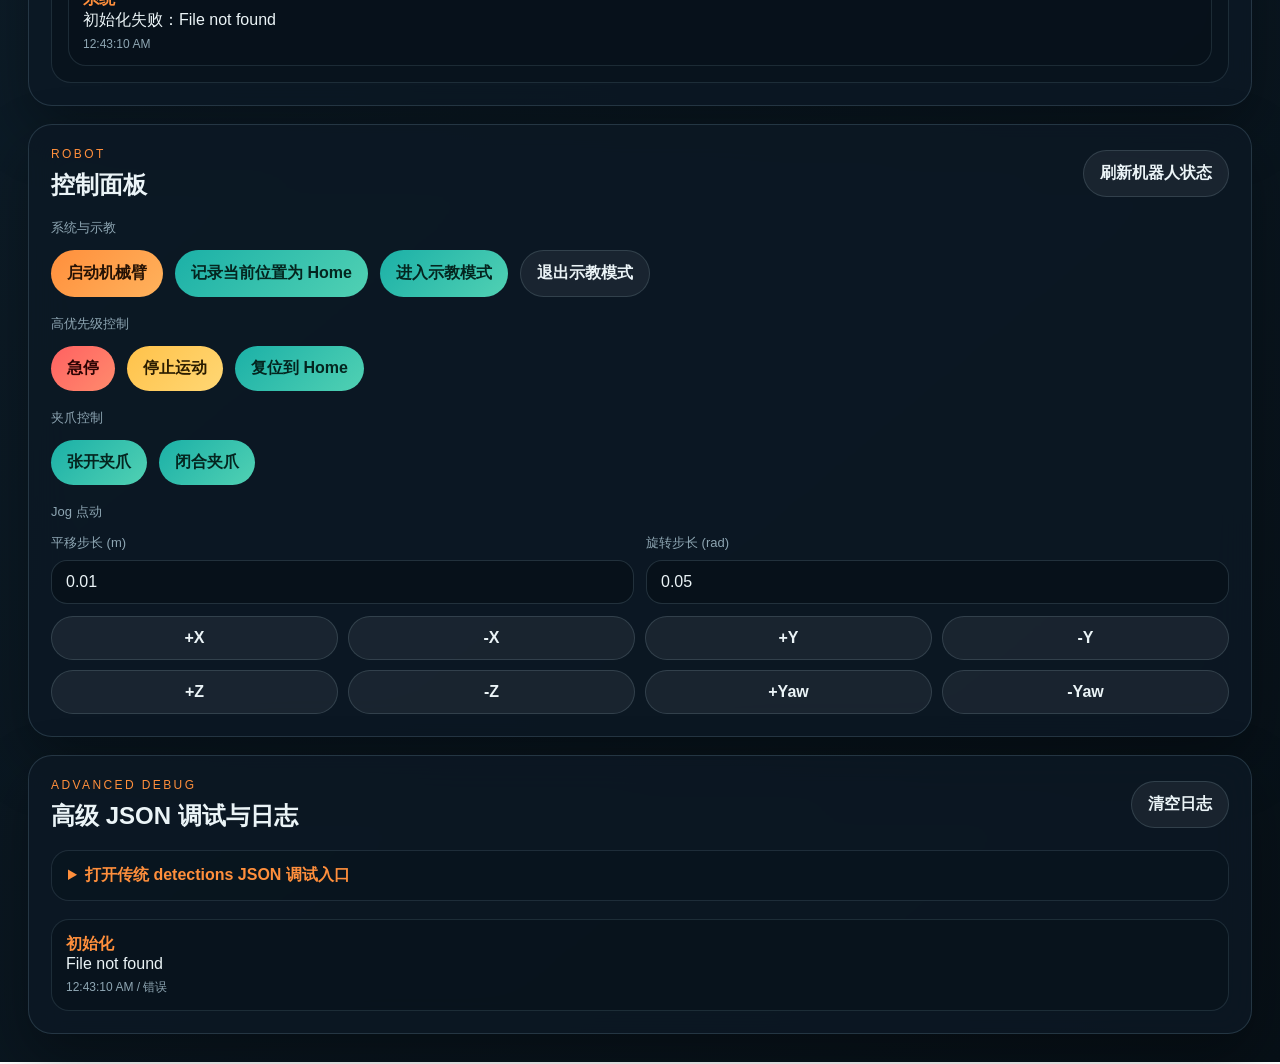
==== commit d9d44bbc: "Integrate modular robot preview and read-only feedback into local console" ====
--- a/robot_system/web/static/index.html
+++ b/robot_system/web/static/index.html
@@ -5,6 +5,7 @@
     <meta name="viewport" content="width=device-width, initial-scale=1.0" />
     <title>Lebai Robot Console</title>
     <link rel="stylesheet" href="./styles.css" />
+    <link rel="stylesheet" href="./robot3d/panel.css" />
   </head>
   <body>
     <div class="page-shell">
@@ -40,6 +41,10 @@
       </header>
 
       <main class="dashboard-grid">
+        <section id="robot3d-panel" class="panel panel-wide robot3d-panel" aria-label="机械臂三维预览">
+          <h2>机械臂三维预览</h2>
+          <p>正在初始化本地三维模块…</p>
+        </section>
         <section class="panel panel-wide">
           <div class="panel-head">
             <div>
--- a/robot_system/web/static/robot3d/panel.css
+++ b/robot_system/web/static/robot3d/panel.css
@@ -0,0 +1,27 @@
+.robot3d-panel { min-width: 0; }
+.r3-head, .r3-toolbar { display: flex; flex-wrap: wrap; gap: 10px; align-items: center; justify-content: space-between; }
+.r3-toolbar { justify-content: flex-start; margin: 12px 0; }
+.r3-toolbar button, .r3-toolbar select { padding: 8px 12px; border-radius: 8px; border: 1px solid #bccdd1; background: #f4f8fa; color: #203b45; cursor: pointer; }
+.r3-toolbar button:disabled { opacity: .45; cursor: default; }
+.r3-views { display: grid; grid-template-columns: minmax(0, 1.8fr) minmax(230px, 1fr); gap: 16px; }
+.r3-main { height: 420px; border-radius: 12px; overflow: hidden; background: #eaf0f3; }
+.r3-main canvas { display: block; width: 100%; height: 100%; }
+.r3-camera canvas { width: 100%; height: auto; display: block; border-radius: 10px; }
+.r3-camera { align-self: start; }
+.r3-caption, .r3-notice { font-size: 13px; line-height: 1.65; color: #afc2c8; }
+.r3-notice { background: #fff4da; border-radius: 8px; padding: 10px 12px; color: #745b26; }
+.r3-status { display: block; padding: 9px 12px; border-radius: 8px; background: #eaf0f3; color: #203b45; font-size: 13px; margin: 10px 0; }
+.r3-status[data-kind="stale"], .r3-status[data-kind="disconnected"] { background: #ffe4df; color: #982d20; }
+.r3-status[data-kind="simulated"] { background: #fff1ce; color: #745b26; }
+.r3-error { color: #ffaca3; min-height: 1.5em; margin: 8px 0; overflow-wrap: anywhere; }
+.r3-joints { display: grid; grid-template-columns: repeat(3,minmax(0,1fr)); gap: 12px; border: 0; padding: 0; margin: 14px 0; }
+.r3-joint { display: grid; grid-template-columns: 1fr 78px; gap: 5px 10px; font-size: 13px; }
+.r3-joint input[type="range"] { width: 100%; grid-column: 1 / -1; accent-color: #177889; }
+.r3-panel-input, .r3-joint input[type="text"] { box-sizing: border-box; width: 100%; min-width: 0; padding: 8px; border: 1px solid #bfced4; border-radius: 7px; background: white; color: #263e48; }
+.r3-joint input[aria-invalid="true"] { border-color: #b82521; background: #fff0ec; }
+.r3-trajectory { display: grid; grid-template-columns: minmax(0,1fr) 140px; gap: 12px; }
+.r3-panel-input { font-family: ui-monospace, monospace; }
+.r3-config { margin-top: 15px; }
+.r3-readout { font-size: 12px; white-space: pre-wrap; overflow-wrap: anywhere; }
+@media(max-width: 850px) { .r3-views { grid-template-columns: 1fr; } .r3-joints { grid-template-columns: repeat(2,minmax(0,1fr)); } .r3-main { height: 340px; } }
+@media(max-width: 480px) { .r3-joints, .r3-trajectory { grid-template-columns: 1fr; } }
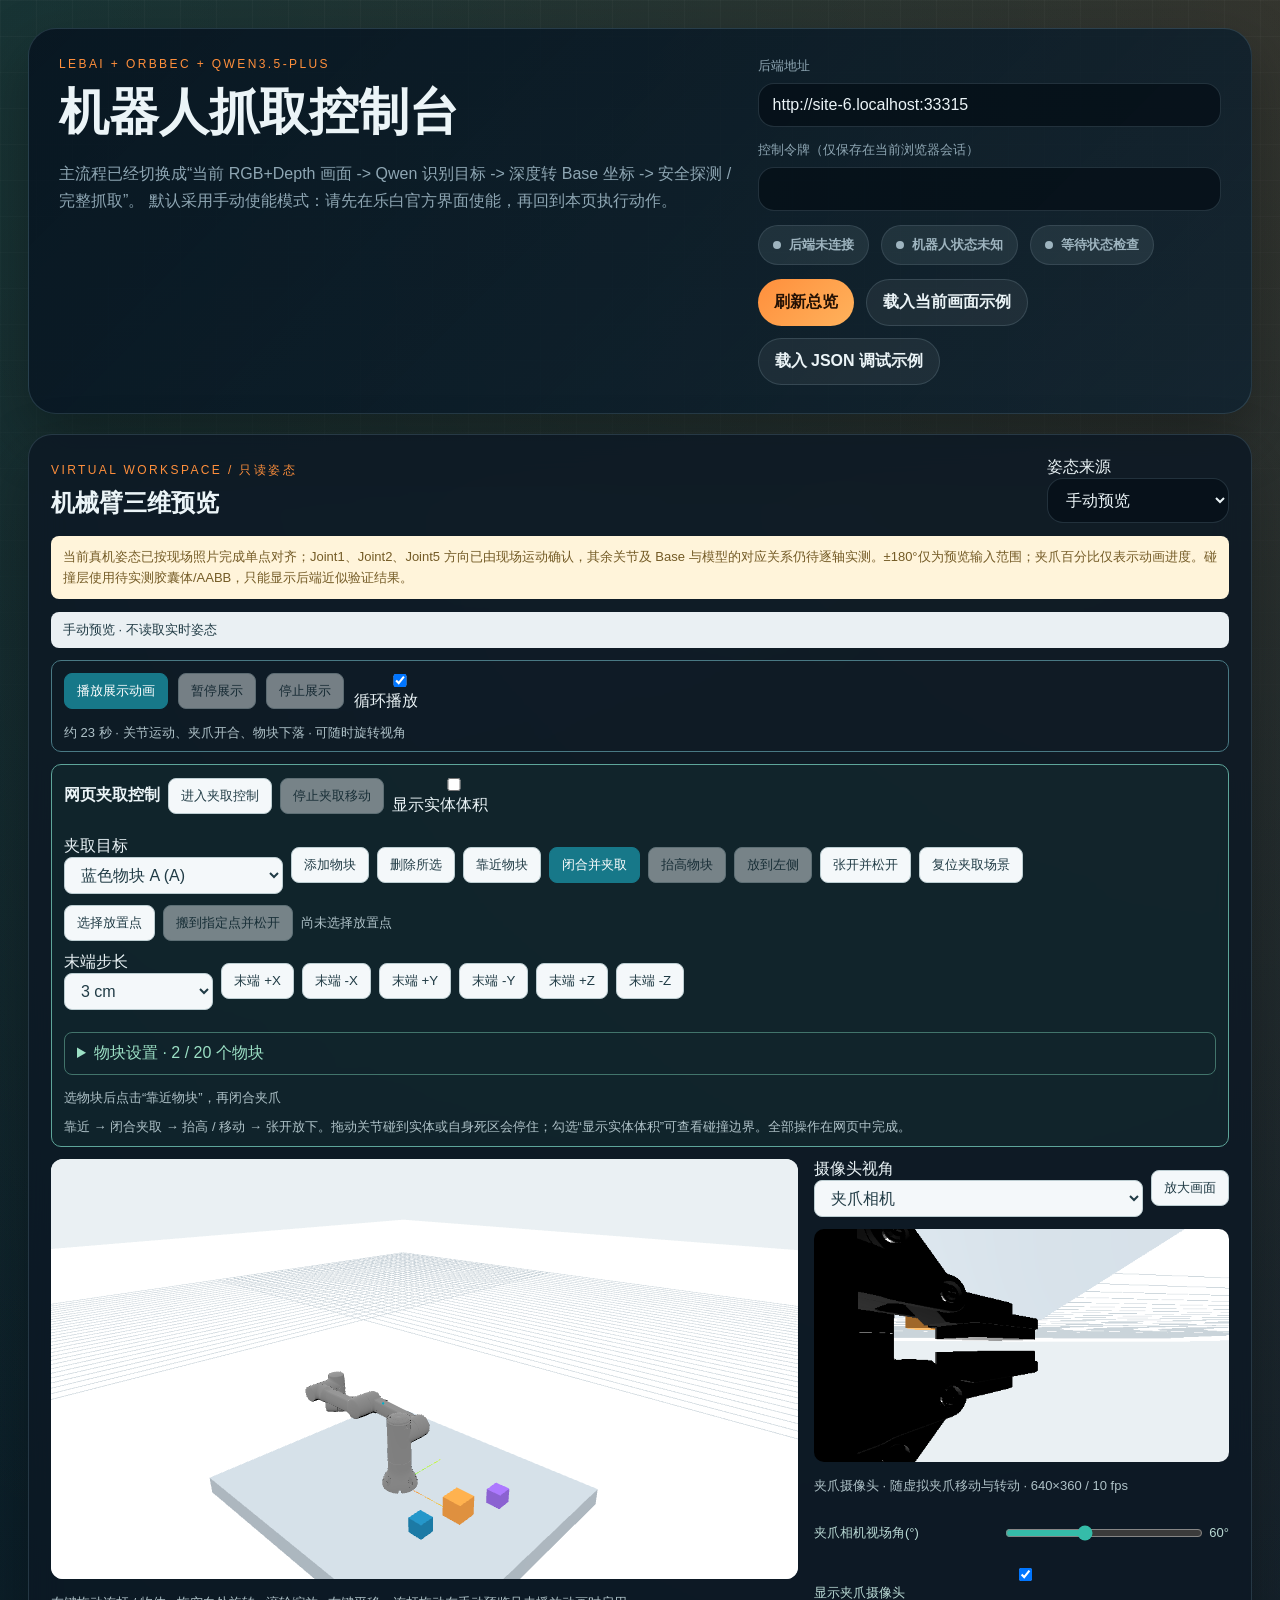
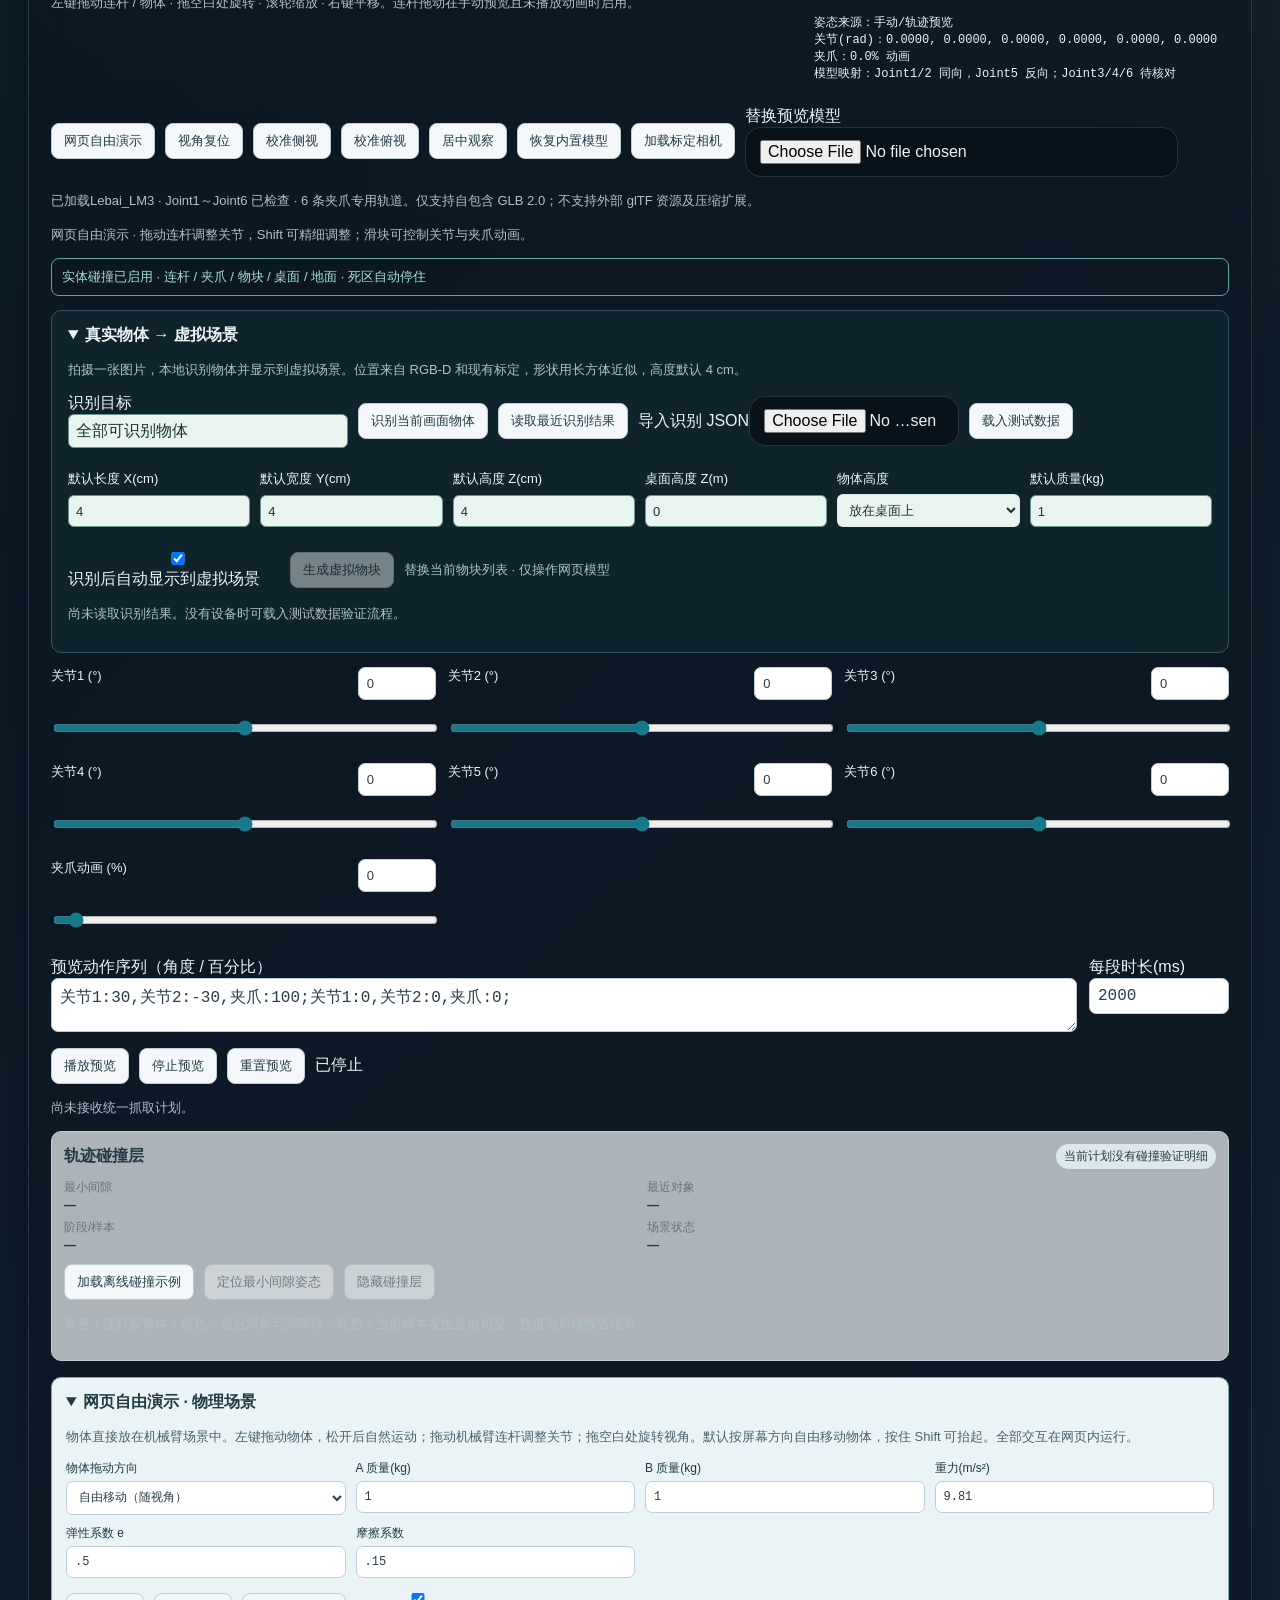
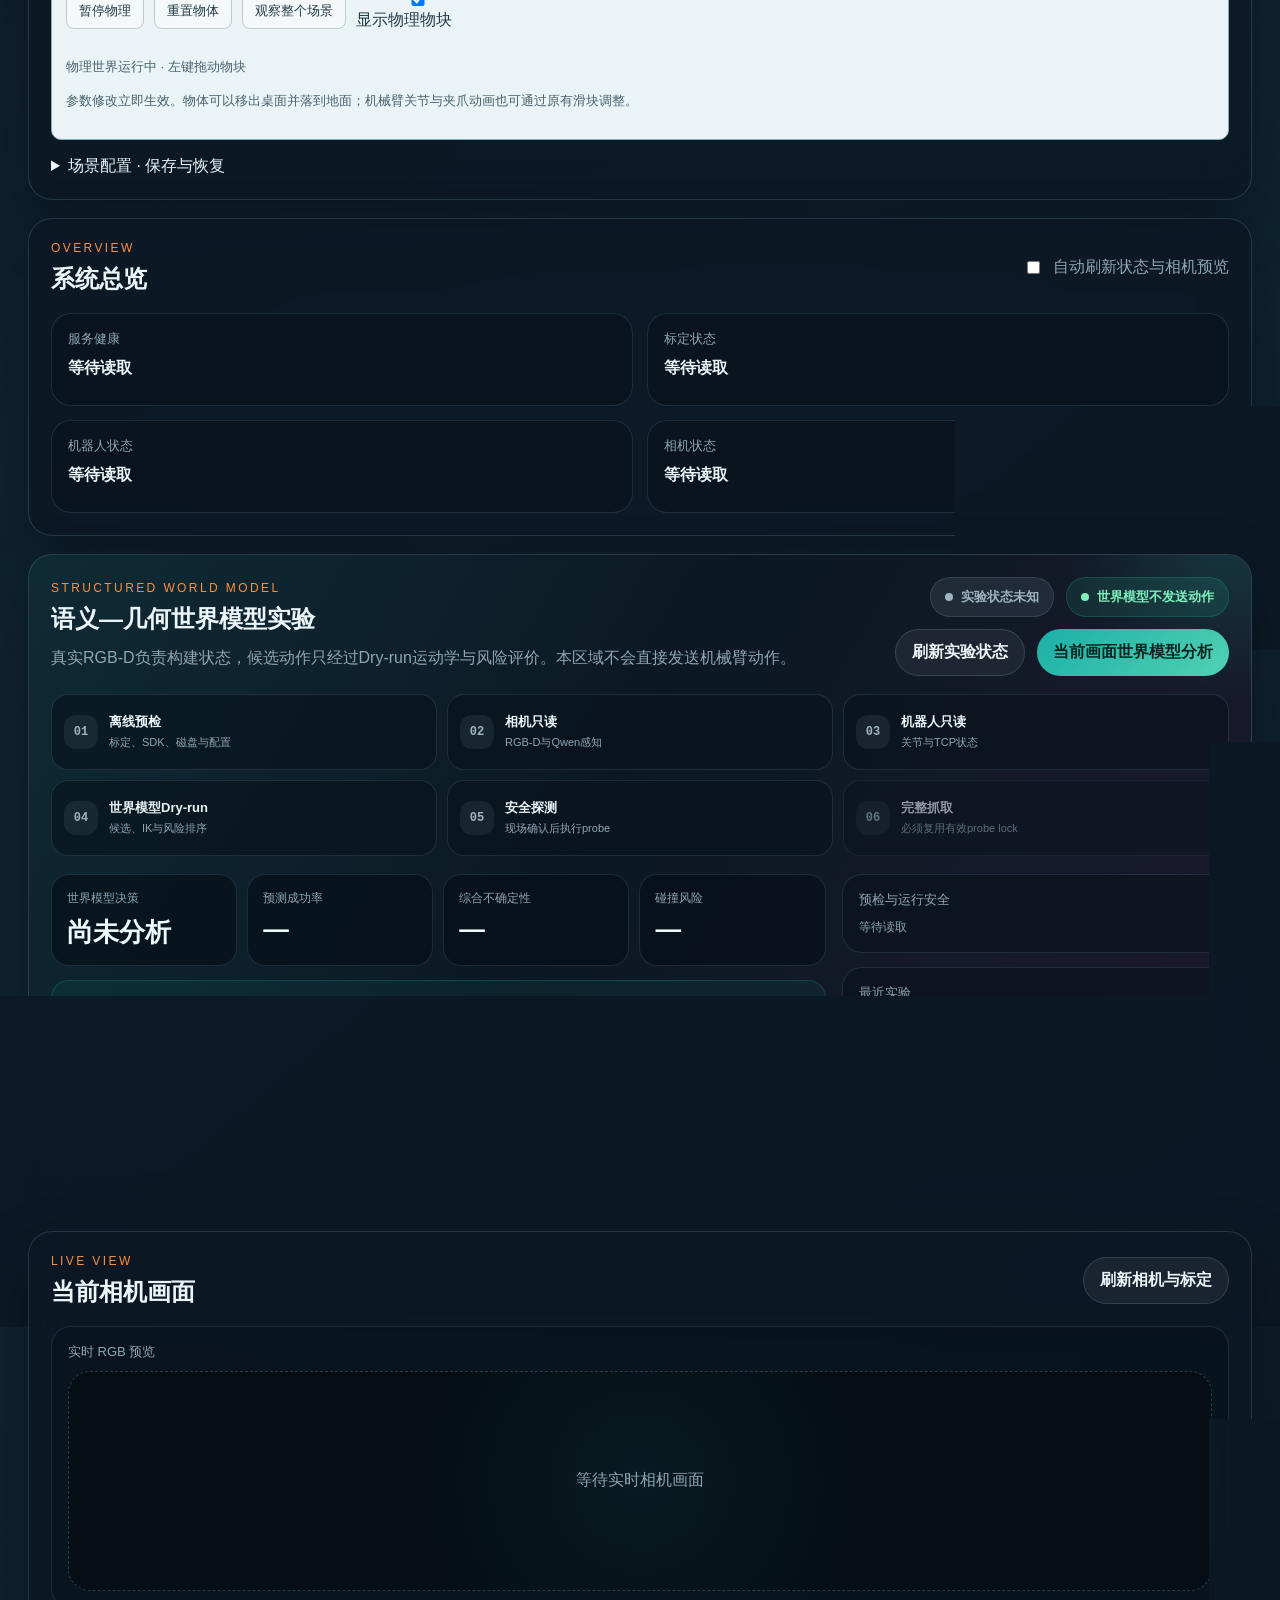
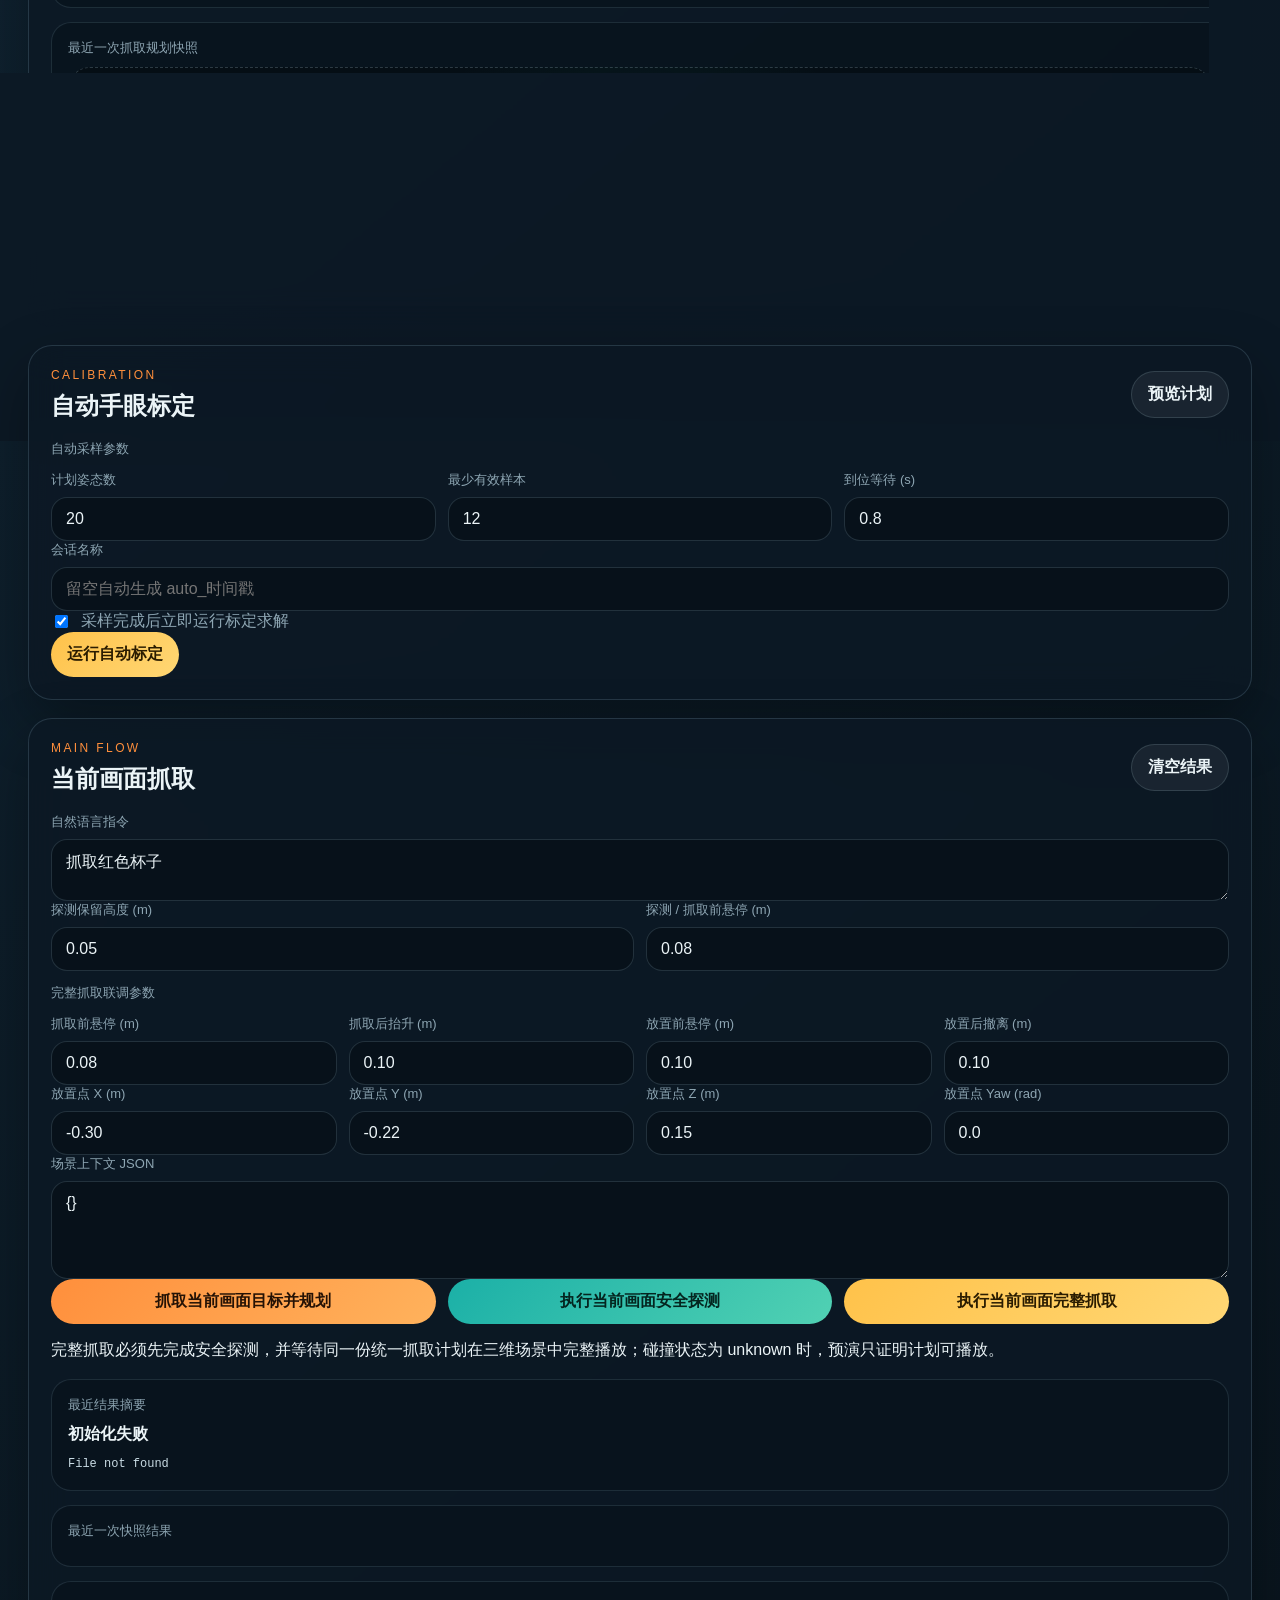
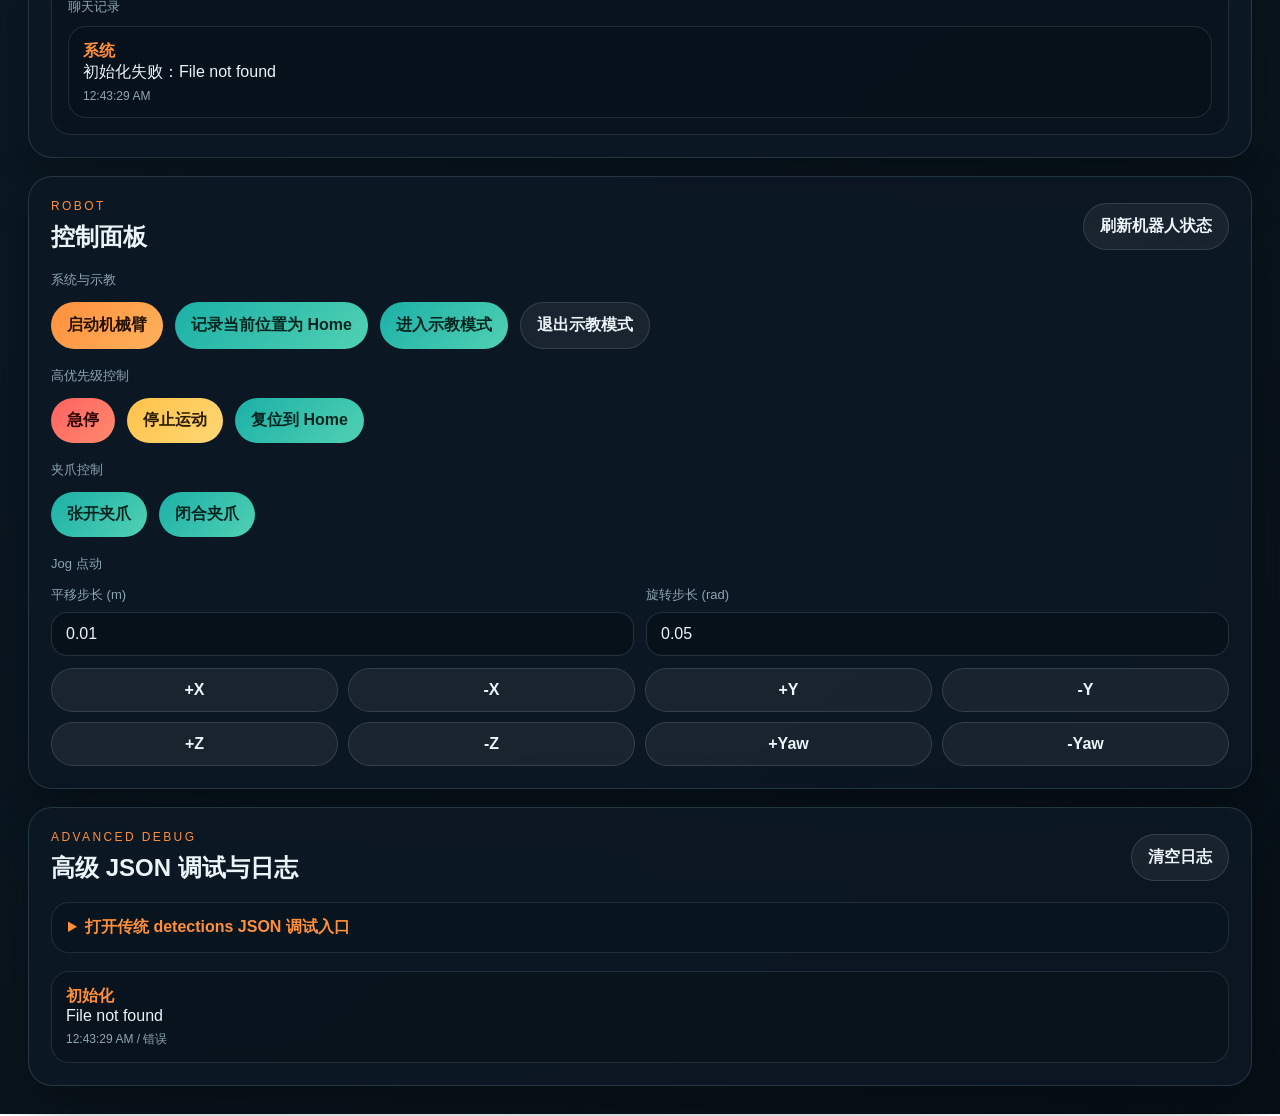
==== commit e4148798: "Add single-image recognition and virtual scene preview" ====
--- a/robot_system/web/static/index.html
+++ b/robot_system/web/static/index.html
@@ -5,7 +5,7 @@
     <meta name="viewport" content="width=device-width, initial-scale=1.0" />
     <title>Lebai Robot Console</title>
     <link rel="stylesheet" href="./styles.css" />
-    <link rel="stylesheet" href="./robot3d/panel.css" />
+    <link rel="stylesheet" href="./robot3d/panel.css?v=20261012-realcam" />
   </head>
   <body>
     <div class="page-shell">
@@ -333,7 +333,7 @@
             <button id="probeFromCameraButton" class="button button-secondary">执行当前画面安全探测</button>
             <button id="pickFromCameraButton" class="button button-warning">执行当前画面完整抓取</button>
           </div>
-          <p class="hint">完整抓取必须先完成安全探测，并在一次性探测锁有效期内执行。</p>
+          <p class="hint">完整抓取必须先完成安全探测，并等待同一份统一抓取计划在三维场景中完整播放；碰撞状态为 unknown 时，预演只证明计划可播放。</p>
 
           <div class="result-stack">
             <article class="result-card">
@@ -442,6 +442,6 @@
       </main>
     </div>
 
-    <script src="./app.js?v=20260715" type="module"></script>
+    <script src="./app.js?v=20261013-image-objects2" type="module"></script>
   </body>
 </html>
--- a/robot_system/web/static/robot3d/panel.css
+++ b/robot_system/web/static/robot3d/panel.css
@@ -4,8 +4,25 @@
 .r3-toolbar button, .r3-toolbar select { padding: 8px 12px; border-radius: 8px; border: 1px solid #bccdd1; background: #f4f8fa; color: #203b45; cursor: pointer; }
 .r3-toolbar button:disabled { opacity: .45; cursor: default; }
 .r3-views { display: grid; grid-template-columns: minmax(0, 1.8fr) minmax(230px, 1fr); gap: 16px; }
-.r3-main { height: 420px; border-radius: 12px; overflow: hidden; background: #eaf0f3; }
+.r3-main { position: relative; height: 420px; border-radius: 12px; overflow: hidden; background: #eaf0f3; }
 .r3-main canvas { display: block; width: 100%; height: 100%; }
+.r3-showcase { margin: 12px 0; padding: 0 12px; border: 1px solid #497984; border-radius: 10px; }
+.r3-showcase .r3-toolbar { margin: 10px 0; }
+.r3-showcase .r3-caption { margin: 8px 0; }
+#r3-showcase-play { background: #177889; color: white; border-color: #177889; }
+.r3-showcase-overlay { position: absolute; z-index: 1; top: 12px; left: 12px; padding: 10px 14px; min-width: 180px; border-radius: 9px; background: rgba(21,49,59,.88); color: white; font-size: 13px; pointer-events: none; }
+.r3-showcase-overlay[hidden] { display: none; }
+.r3-showcase-overlay progress { display: block; margin-top: 8px; width: 100%; height: 5px; accent-color: #4fd4c1; }
+.r3-grasp { margin: 12px 0; padding: 0 12px; border: 1px solid #5ea59a; border-radius: 10px; background: rgba(34,96,88,.12); }
+.r3-grasp .r3-toolbar { gap: 8px; margin: 10px 0; }
+.r3-grasp .r3-caption { margin: 8px 0; }
+.r3-grasp-controls { border: 0; padding: 0; margin: 0; min-width: 0; }
+#r3-grasp-close { background: #177889; color: white; border-color: #177889; }
+#r3-solid-status { border: 1px solid #5ea59a; border-radius: 8px; padding: 7px 10px; color: #a8dfcb; }
+#r3-solid-status[data-blocked="true"] { border-color: #dda15c; color: #ffcf88; background: rgba(150,86,15,.16); }
+.r3-grasp-controls:disabled { opacity: .65; }
+.r3-physics-controls { border: 0; padding: 0; margin: 0; min-width: 0; }
+.r3-physics-controls:disabled { opacity: .6; }
 .r3-camera canvas { width: 100%; height: auto; display: block; border-radius: 10px; }
 .r3-camera { align-self: start; }
 .r3-caption, .r3-notice { font-size: 13px; line-height: 1.65; color: #afc2c8; }
@@ -23,5 +40,57 @@
 .r3-panel-input { font-family: ui-monospace, monospace; }
 .r3-config { margin-top: 15px; }
 .r3-readout { font-size: 12px; white-space: pre-wrap; overflow-wrap: anywhere; }
-@media(max-width: 850px) { .r3-views { grid-template-columns: 1fr; } .r3-joints { grid-template-columns: repeat(2,minmax(0,1fr)); } .r3-main { height: 340px; } }
-@media(max-width: 480px) { .r3-joints, .r3-trajectory { grid-template-columns: 1fr; } }
+.r3-physics { padding: 14px; margin: 16px 0; border-radius: 10px; border: 1px solid #7eafb5; background: #eaf4f6; color: #203b45; }
+.r3-physics summary { cursor: pointer; font-weight: 700; }
+.r3-physics .r3-caption { color: #47636c; }
+.r3-physics .r3-error { color: #a82d22; }
+.r3-physics-inputs { display: grid; grid-template-columns: repeat(4,minmax(0,1fr)); gap: 10px; font-size: 12px; }
+.r3-physics-inputs label { min-width: 0; }
+.r3-physics-inputs input, .r3-physics-inputs select { margin-top: 4px; }
+.r3-collision-panel { margin: 12px 0; padding: 12px; border: 1px solid #bfd0d5; border-radius: 10px; background: rgba(234,240,243,.72); color: #203b45; }
+.r3-collision-head { display: flex; flex-wrap: wrap; align-items: center; justify-content: space-between; gap: 8px; }
+.r3-collision-head span { padding: 4px 8px; border-radius: 999px; background: #dce8eb; font-size: 12px; }
+.r3-collision-panel[data-kind="approximate"] { border-color: #d9a62e; background: #fff7df; }
+.r3-collision-panel[data-kind="approximate"] .r3-collision-head span { background: #ffe8a8; color: #745b26; }
+.r3-collision-panel[data-kind="collision"] { border-color: #d94a3d; background: #ffebe8; }
+.r3-collision-panel[data-kind="collision"] .r3-collision-head span { background: #ffd0ca; color: #982d20; }
+.r3-collision-grid { display: grid; grid-template-columns: repeat(2,minmax(0,1fr)); gap: 7px 14px; margin-top: 10px; font-size: 12px; }
+.r3-collision-grid span { min-width: 0; color: #627780; }
+.r3-collision-grid b { display: block; margin-top: 2px; color: #203b45; overflow-wrap: anywhere; }
+@media(max-width: 850px) { .r3-views { grid-template-columns: 1fr; } .r3-joints, .r3-physics-inputs { grid-template-columns: repeat(2,minmax(0,1fr)); } .r3-main { height: 340px; } }
+@media(max-width: 480px) { .r3-joints, .r3-trajectory, .r3-collision-grid { grid-template-columns: 1fr; } }
+
+/* Camera and real-object controls, shared with the standalone scene. */
+.r3-camera-tools { margin-top: 0; gap: 8px; }
+.r3-camera-tools label { flex: 1; }
+.r3-camera-tools select { min-width: 100px; }
+.r3-camera-options { display: grid; gap: 9px; margin: 12px 0; font-size: 13px; color: #b9d9d4; }
+.r3-camera-options label:first-child { display: grid; grid-template-columns: 1fr 1.1fr auto; gap: 8px; align-items: center; }
+.r3-camera-options input[type="range"] { width: 100%; min-width: 0; accent-color: #35bca9; }
+.r3-camera-dialog { width: min(960px, 94vw); max-height: 94vh; padding: 16px; border: 1px solid #4e9487; border-radius: 14px; background: #142d35; color: #e5f1f3; }
+.r3-camera-dialog::backdrop { background: rgba(0, 10, 18, .75); }
+.r3-camera-dialog .r3-toolbar { justify-content: space-between; margin-top: 0; }
+.r3-error:empty { display: none; }
+.r3-object-settings { margin: 12px 0; padding: 10px 12px; border: 1px solid #42746b; border-radius: 8px; }
+.r3-object-settings summary { cursor: pointer; color: #9ce0c5; }
+.r3-object-settings fieldset { border: 0; padding: 10px 0 0; margin: 0; min-width: 0; }
+.r3-object-inputs { display: grid; grid-template-columns: repeat(auto-fit, minmax(130px, 1fr)); gap: 10px; }
+.r3-object-inputs label { display: grid; gap: 6px; font-size: 13px; }
+.r3-object-inputs input { width: 100%; min-width: 0; padding: 7px; border: 1px solid #65958c; border-radius: 6px; background: #e9f4f0; color: #16362c; }
+.r3-object-inputs input[type="color"] { height: 35px; padding: 3px; }
+button[aria-pressed="true"] { background: #68d1ab; color: #12382c; }
+[hidden] { display: none !important; }
+.standalone-section { margin: 14px 0; padding: 14px 16px; border: 1px solid #35515b; border-radius: 10px; background: rgba(18,42,49,.65); }
+.standalone-section > summary { cursor: pointer; font-weight: 600; }
+.standalone-section textarea { margin-top: 14px; }
+.r3-real-section fieldset { border: 0; padding: 10px 0; margin: 0; }
+.r3-real-section select { min-width: 0; width: 100%; padding: 7px; color: #16362c; border-radius: 6px; background: #e9f4f0; }
+.r3-real-section input[type="file"] { max-width: 210px; }
+.r3-real-section input[type="text"], #r3-real-command { min-width: 180px; padding: 7px; border: 1px solid #65958c; border-radius: 6px; background: #e9f4f0; color: #16362c; }
+.r3-real-results { display: flex; gap: 20px; flex-wrap: wrap; margin-top: 14px; }
+.r3-real-results figure { flex: 0 1 360px; margin: 0; }
+.r3-real-results img { display: block; width: 100%; border-radius: 8px; }
+.r3-real-results figcaption { color: #afc2c8; font-size: 12px; margin-top: 6px; }
+.r3-real-results > div { flex: 1; min-width: 240px; overflow-x: auto; }
+.r3-real-results table { width: 100%; border-collapse: collapse; font-size: 13px; }
+.r3-real-results td, .r3-real-results th { padding: 9px; text-align: left; border-bottom: 1px solid #35515b; }
